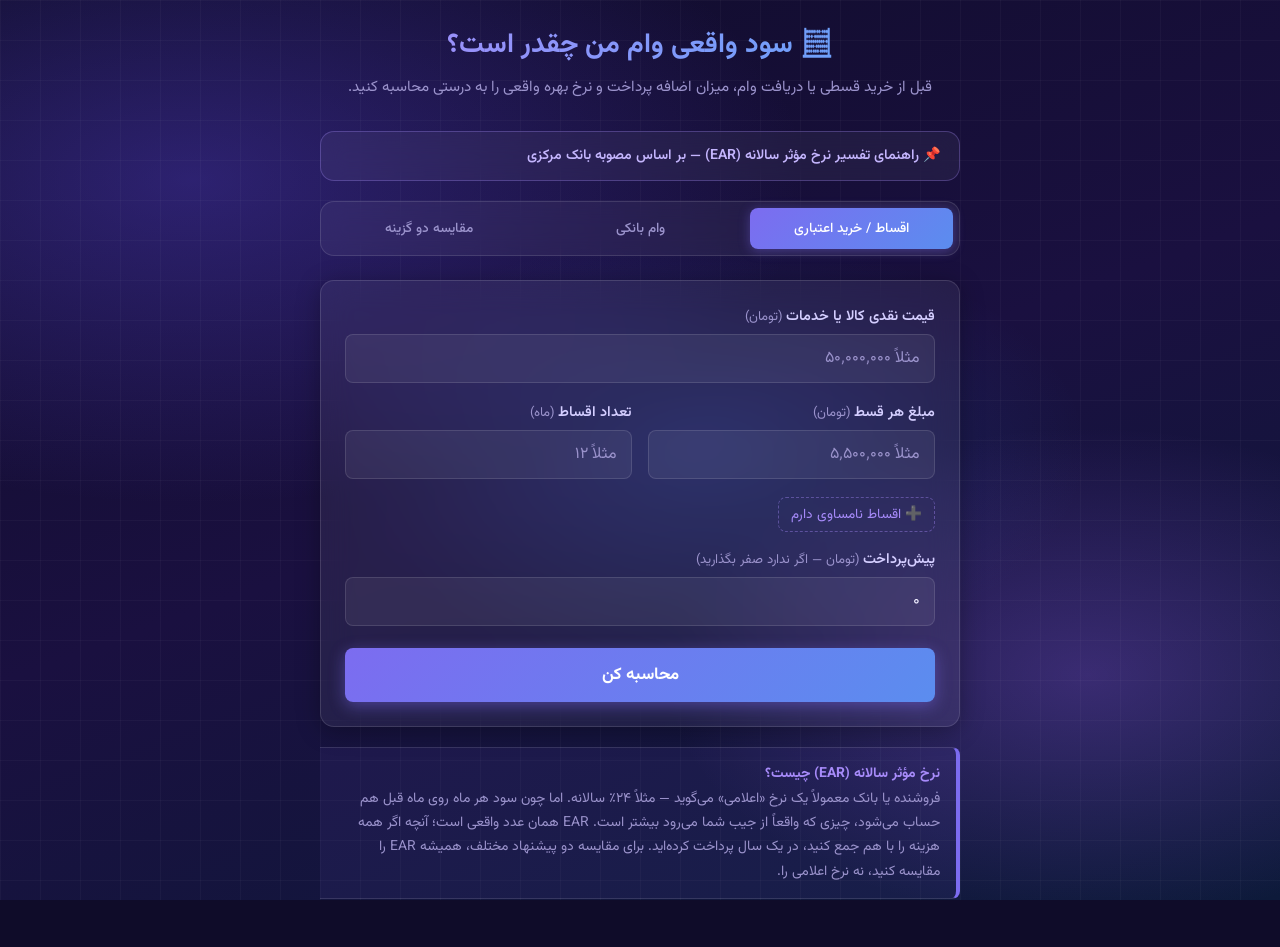
==== loan-calculator.html @ 1c3cfe81 "Add files via upload" ====
<!DOCTYPE html>
<html lang="fa" dir="rtl">
<head>
<meta charset="UTF-8">
<meta name="viewport" content="width=device-width, initial-scale=1.0">
<title>محاسبه‌گر سود واقعی وام و اقساط</title>
<style>
  @import url('https://fonts.googleapis.com/css2?family=Vazirmatn:wght@300;400;500;600;700&display=swap');

  *, *::before, *::after { box-sizing: border-box; margin: 0; padding: 0; }

  :root {
    --bg: #0f0c29;
    --card: rgba(255,255,255,0.07);
    --card-solid: #1e1a45;
    --primary: #7c6cf0;
    --primary-dark: #5b4de0;
    --primary-light: rgba(124,108,240,0.15);
    --text: #f0eeff;
    --muted: #9b93cc;
    --border: rgba(255,255,255,0.12);
    --warn: #f0a0ff;
    --good: #6ee7b7;
    --radius: 14px;
  }

  body {
    font-family: 'Vazirmatn', Tahoma, Arial, sans-serif;
    background: var(--bg);
    color: var(--text);
    min-height: 100vh;
    padding: 24px 16px 48px;
    position: relative;
    overflow-x: hidden;
  }

  /* Background: layered radial blobs + subtle grid */
  body::before {
    content: '';
    position: fixed;
    inset: 0;
    background:
      radial-gradient(ellipse 80% 60% at 15% 20%, rgba(94,71,230,0.35) 0%, transparent 60%),
      radial-gradient(ellipse 60% 50% at 85% 75%, rgba(160,100,255,0.28) 0%, transparent 55%),
      radial-gradient(ellipse 50% 40% at 55% 50%, rgba(60,130,255,0.18) 0%, transparent 60%),
      linear-gradient(160deg, #0f0c29 0%, #1a1040 50%, #0d1a3a 100%);
    z-index: -2;
  }
  body::after {
    content: '';
    position: fixed;
    inset: 0;
    background-image:
      linear-gradient(rgba(255,255,255,0.03) 1px, transparent 1px),
      linear-gradient(90deg, rgba(255,255,255,0.03) 1px, transparent 1px);
    background-size: 40px 40px;
    z-index: -1;
  }

  .container { max-width: 640px; margin: 0 auto; }

  header { text-align: center; margin-bottom: 32px; }
  header h1 {
    font-size: 1.7rem; font-weight: 700; margin-bottom: 8px;
    background: linear-gradient(90deg, #a78bfa, #60a5fa);
    -webkit-background-clip: text; -webkit-text-fill-color: transparent; background-clip: text;
  }
  header p { color: var(--muted); font-size: 0.95rem; line-height: 1.6; }

  /* Tabs */
  .tabs {
    display: flex; gap: 8px; margin-bottom: 24px;
    background: rgba(255,255,255,0.05); backdrop-filter: blur(12px);
    border-radius: var(--radius); padding: 6px; border: 1px solid var(--border);
  }
  .tab-btn {
    flex: 1; padding: 10px 4px; border: none; background: transparent;
    border-radius: 8px; font-family: inherit; font-size: 0.85rem; font-weight: 500;
    cursor: pointer; color: var(--muted); transition: all .2s;
  }
  .tab-btn.active {
    background: linear-gradient(135deg, var(--primary), #5b8def);
    color: #fff;
    box-shadow: 0 2px 12px rgba(124,108,240,0.4);
  }

  /* Card */
  .card {
    background: rgba(255,255,255,0.06); backdrop-filter: blur(16px);
    border-radius: var(--radius); padding: 24px;
    border: 1px solid var(--border); margin-bottom: 20px;
    box-shadow: 0 4px 24px rgba(0,0,0,0.3);
  }

  .panel { display: none; }
  .panel.active { display: block; }

  /* Form */
  .field { margin-bottom: 18px; }
  label { display: block; font-size: 0.9rem; font-weight: 600; margin-bottom: 6px; color: #d4ceff; }
  label span.hint { font-weight: 400; color: var(--muted); font-size: 0.82rem; }

  input[type="text"], input[type="number"], select {
    width: 100%; padding: 11px 14px; border: 1.5px solid var(--border);
    border-radius: 8px; font-family: inherit; font-size: 1rem;
    background: rgba(255,255,255,0.06); color: var(--text);
    transition: border-color .2s, background .2s; direction: ltr; text-align: right;
  }
  input[type="text"]::placeholder, input[type="number"]::placeholder { color: var(--muted); }
  select option { background: #1e1a45; color: var(--text); }
  input[type="text"]:focus, input[type="number"]:focus, select:focus {
    outline: none; border-color: var(--primary);
    background: rgba(124,108,240,0.1);
    box-shadow: 0 0 0 3px rgba(124,108,240,0.2);
  }

  .row-2 { display: grid; grid-template-columns: 1fr 1fr; gap: 16px; }

  .btn {
    width: 100%; padding: 14px;
    background: linear-gradient(135deg, var(--primary) 0%, #5b8def 100%);
    color: #fff; border: none; border-radius: 8px; font-family: inherit;
    font-size: 1.05rem; font-weight: 700; cursor: pointer;
    transition: transform .15s, box-shadow .15s; margin-top: 4px;
    box-shadow: 0 4px 16px rgba(124,108,240,0.45);
  }
  .btn:hover { transform: translateY(-1px); box-shadow: 0 6px 22px rgba(124,108,240,0.6); }
  .btn:active { transform: translateY(0); }

  /* Results */
  .result-card {
    display: none;
    background: linear-gradient(135deg, rgba(124,108,240,0.18), rgba(91,141,239,0.12));
    border: 1.5px solid rgba(124,108,240,0.4);
    border-radius: var(--radius); padding: 22px; margin-top: 20px;
    backdrop-filter: blur(12px);
    box-shadow: 0 4px 24px rgba(91,78,224,0.2);
  }
  .result-card.show { display: block; }

  .result-card h3 {
    font-size: 1rem; font-weight: 700; margin-bottom: 16px; text-align: center;
    background: linear-gradient(90deg, #a78bfa, #60a5fa);
    -webkit-background-clip: text; -webkit-text-fill-color: transparent; background-clip: text;
  }

  .result-row { display: flex; justify-content: space-between; align-items: center; padding: 10px 0; border-bottom: 1px solid rgba(255,255,255,0.08); }
  .result-row:last-child { border-bottom: none; }
  .result-row .label { color: var(--muted); font-size: 0.9rem; }
  .result-row .value { font-weight: 700; font-size: 0.95rem; color: var(--text); }
  .result-row .value.big { font-size: 1.15rem; color: #f0a0ff; }
  .result-row .value.apr { color: #c4b5fd; }

  /* Verdict bar */
  .verdict {
    margin-top: 16px; background: rgba(255,255,255,0.06);
    border-radius: 8px; padding: 14px 16px; font-size: 0.88rem; line-height: 1.7;
    border: 1px solid rgba(255,255,255,0.08);
  }
  .verdict strong { color: #f0a0ff; }

  /* Explainer box */
  .explainer {
    background: rgba(124,108,240,0.08);
    border-right: 4px solid var(--primary);
    border-radius: 0 8px 8px 0; padding: 14px 16px; margin-top: 20px;
    font-size: 0.87rem; line-height: 1.75; color: var(--muted);
    border-top: 1px solid var(--border); border-bottom: 1px solid var(--border);
  }
  .explainer strong { color: #a78bfa; }

  /* Variable installments textarea */
  textarea {
    width: 100%; padding: 11px 14px; border: 1.5px solid var(--border);
    border-radius: 8px; font-family: 'Vazirmatn', Tahoma, monospace; font-size: 0.95rem;
    background: rgba(255,255,255,0.06); color: var(--text);
    resize: vertical; direction: ltr; text-align: right;
    transition: border-color .2s, background .2s; line-height: 1.8;
  }
  textarea::placeholder { color: var(--muted); }
  textarea:focus {
    outline: none; border-color: var(--primary);
    background: rgba(124,108,240,0.1);
    box-shadow: 0 0 0 3px rgba(124,108,240,0.2);
  }
  .var-counter {
    font-size: 0.8rem; color: var(--muted); margin-top: 5px; text-align: left;
  }
  .var-counter.has-entries { color: #a78bfa; }

  /* Grace period toggle */
  .grace-toggle {
    display: inline-block; margin-bottom: 16px; font-size: 0.85rem;
    color: #a78bfa; cursor: pointer; user-select: none;
    padding: 6px 12px; border: 1px dashed rgba(167,139,250,0.4);
    border-radius: 8px; transition: background .2s;
  }
  .grace-toggle:hover { background: rgba(167,139,250,0.1); }
  .grace-panel { display: none; margin-bottom: 4px; }
  .grace-panel.open { display: block; }

  /* Validation errors */
  .field-error { font-size: 0.82rem; color: #f87171; margin-top: 5px; display: none; }
  .field-error.show { display: block; }
  input.invalid { border-color: #f87171 !important; box-shadow: 0 0 0 3px rgba(248,113,113,0.2) !important; }
  .form-error {
    background: rgba(248,113,113,0.1); border: 1px solid rgba(248,113,113,0.4);
    border-radius: 8px; padding: 11px 14px; font-size: 0.88rem; color: #fca5a5;
    margin-bottom: 14px; display: none;
  }
  .form-error.show { display: block; }

  /* Tooltip helper */
  .tooltip-wrap { position: relative; display: inline-block; margin-right: 4px; }
  .tooltip-icon { display: inline-flex; align-items: center; justify-content: center; width: 17px; height: 17px; background: var(--muted); color: #fff; border-radius: 50%; font-size: 11px; cursor: default; }

  /* Reference box */
  .ref-box {
    background: rgba(255,255,255,0.05); backdrop-filter: blur(12px);
    border: 1px solid rgba(167,139,250,0.3); border-radius: var(--radius);
    margin-bottom: 20px; overflow: hidden;
  }
  .ref-box summary {
    padding: 13px 18px; font-size: 0.88rem; font-weight: 600; color: #c4b5fd;
    cursor: pointer; list-style: none; user-select: none;
  }
  .ref-box summary::-webkit-details-marker { display: none; }
  .ref-box[open] summary { border-bottom: 1px solid rgba(255,255,255,0.08); }
  .ref-body { padding: 16px 18px; }
  .ref-baseline {
    font-size: 0.88rem; color: var(--muted); margin-bottom: 14px;
    display: flex; flex-wrap: wrap; gap: 6px; align-items: baseline;
  }
  .ref-baseline strong { color: #a78bfa; }
  .ref-bands { display: flex; flex-direction: column; gap: 7px; margin-bottom: 14px; }
  .band { display: flex; align-items: center; gap: 10px; font-size: 0.85rem; color: #d4ceff; }
  .bdot { width: 10px; height: 10px; border-radius: 50%; flex-shrink: 0; }
  .b-good .bdot { background: #6ee7b7; }
  .b-ok   .bdot { background: #fde68a; }
  .b-warn .bdot { background: #fb923c; }
  .b-high .bdot { background: #f87171; }
  .b-bad  .bdot { background: #e879f9; }
  .ref-note { font-size: 0.78rem; color: var(--muted); border-top: 1px solid rgba(255,255,255,0.07); padding-top: 12px; line-height: 1.6; }

  @media(max-width: 420px) {
    .row-2 { grid-template-columns: 1fr; }
    .tab-btn { font-size: 0.78rem; }
  }
</style>
</head>
<body>
<div class="container">

  <header>
    <h1>🧮 سود واقعی وام من چقدر است؟</h1>
    <p>قبل از خرید قسطی یا دریافت وام، میزان اضافه پرداخت و نرخ بهره واقعی را به درستی محاسبه کنید.</p>
  </header>

  <!-- Reference box -->
  <details class="ref-box" id="ref-box">
    <summary>📌 راهنمای تفسیر نرخ مؤثر سالانه (EAR) — بر اساس مصوبه بانک مرکزی</summary>
    <div class="ref-body">
      <div class="ref-baseline">
        نرخ سود مصوب بانک مرکزی (تیر ۱۴۰۴):
        <span>سپرده کوتاه‌مدت <strong>۲۳٪</strong> — تسهیلات <strong>۲۳٪</strong></span>
      </div>
      <div class="ref-bands">
        <div class="band b-good"><span class="bdot"></span> زیر ۲۵٪ — پایین‌تر از نرخ رسمی بانکی</div>
        <div class="band b-ok">  <span class="bdot"></span> ۲۵–۴۰٪ — متوسط، بالاتر از نرخ رسمی</div>
        <div class="band b-warn"><span class="bdot"></span> ۴۰–۶۰٪ — بالا، رایج در بازار اقساط</div>
        <div class="band b-high"><span class="bdot"></span> ۶۰–۸۵٪ — بسیار بالا</div>
        <div class="band b-bad"> <span class="bdot"></span> بالای ۸۵٪ — نجومی / غیرمتعارف</div>
      </div>
      <p class="ref-note">این ارقام بر اساس آخرین مصوبه شورای پول و اعتبار تنظیم شده‌اند و به‌روزرسانی دستی می‌شوند.</p>
    </div>
  </details>

  <div class="tabs">
    <button class="tab-btn active" onclick="switchTab('installment')">اقساط / خرید اعتباری</button>
    <button class="tab-btn" onclick="switchTab('loan')">وام بانکی</button>
    <button class="tab-btn" onclick="switchTab('compare')">مقایسه دو گزینه</button>
  </div>

  <!-- ===== PANEL 1: Installment / Credit ===== -->
  <div id="panel-installment" class="panel active">
    <div class="card">
      <div class="field">
        <label>قیمت نقدی کالا یا خدمات <span class="hint">(تومان)</span></label>
        <input type="text" inputmode="numeric" id="inst-cash" data-fmt="money" placeholder="مثلاً ۵۰٬۰۰۰٬۰۰۰">
      </div>
      <!-- Equal installments (default) -->
      <div id="inst-equal-fields">
        <div class="row-2">
          <div class="field">
            <label>مبلغ هر قسط <span class="hint">(تومان)</span></label>
            <input type="text" inputmode="numeric" id="inst-payment" data-fmt="money" placeholder="مثلاً ۵٬۵۰۰٬۰۰۰">
          </div>
          <div class="field">
            <label>تعداد اقساط <span class="hint">(ماه)</span></label>
            <input type="text" inputmode="numeric" id="inst-n" data-fmt="count" placeholder="مثلاً ۱۲">
          </div>
        </div>
      </div>

      <!-- Variable installments -->
      <div id="inst-variable-fields" style="display:none">
        <div class="field">
          <label>مبلغ اقساط <span class="hint">— هر ماه در یک خط، به تومان</span></label>
          <textarea id="inst-payments-var" rows="6" placeholder="مثال:&#10;۵٬۰۰۰٬۰۰۰&#10;۵٬۵۰۰٬۰۰۰&#10;۶٬۰۰۰٬۰۰۰&#10;..."></textarea>
          <div class="var-counter" id="inst-var-counter">۰ قسط وارد شده</div>
        </div>
      </div>

      <div class="grace-toggle" onclick="toggleVariable()" id="inst-var-toggle">
        ➕ اقساط نامساوی دارم
      </div>

      <div class="field">
        <label>پیش‌پرداخت <span class="hint">(تومان — اگر ندارد صفر بگذارید)</span></label>
        <input type="text" inputmode="numeric" id="inst-down" data-fmt="money" placeholder="۰" value="۰">
      </div>
      <div class="form-error" id="inst-error"></div>
      <button class="btn" onclick="calcInstallment()">محاسبه کن</button>
    </div>

    <div class="result-card" id="inst-result">
      <h3>📊 نتیجه محاسبه</h3>
      <div class="result-row"><span class="label">قیمت نقدی</span><span class="value" id="inst-r-cash">—</span></div>
      <div class="result-row"><span class="label">پیش‌پرداخت</span><span class="value" id="inst-r-down">—</span></div>
      <div class="result-row"><span class="label">مبلغ اعتبار دریافتی</span><span class="value" id="inst-r-principal">—</span></div>
      <div class="result-row" id="inst-r-n-row"><span class="label">تعداد اقساط</span><span class="value" id="inst-r-n">—</span></div>
      <div class="result-row"><span class="label">مجموع پرداخت شما</span><span class="value" id="inst-r-total">—</span></div>
      <div class="result-row"><span class="label">مبلغ اضافه‌پرداخت</span><span class="value big" id="inst-r-extra">—</span></div>
      <div class="result-row"><span class="label">درصد اضافه از قیمت نقدی</span><span class="value" id="inst-r-pct">—</span></div>
      <div class="result-row"><span class="label">نرخ بهره ماهانه</span><span class="value apr" id="inst-r-monthly">—</span></div>
      <div class="result-row"><span class="label">نرخ مؤثر سالانه (EAR) <span style="font-weight:400;font-size:0.8rem;color:var(--muted)">— روی مبلغ اعتبار</span></span><span class="value apr" id="inst-r-apr">—</span></div>
      <div class="verdict" id="inst-verdict"></div>
    </div>

    <div class="explainer">
      <strong>نرخ مؤثر سالانه (EAR) چیست؟</strong><br>
      فروشنده یا بانک معمولاً یک نرخ «اعلامی» می‌گوید — مثلاً ۲۴٪ سالانه. اما چون سود هر ماه روی ماه قبل هم حساب می‌شود، چیزی که واقعاً از جیب شما می‌رود بیشتر است. EAR همان عدد واقعی است؛ آنچه اگر همه هزینه را با هم جمع کنید، در یک سال پرداخت کرده‌اید. برای مقایسه دو پیشنهاد مختلف، همیشه EAR را مقایسه کنید، نه نرخ اعلامی را.
    </div>
  </div>

  <!-- ===== PANEL 2: Bank Loan ===== -->
  <div id="panel-loan" class="panel">
    <div class="card">
      <div class="field">
        <label>مبلغ وام <span class="hint">(تومان)</span></label>
        <input type="text" inputmode="numeric" id="loan-amount" data-fmt="money" placeholder="مثلاً ۲۰۰٬۰۰۰٬۰۰۰">
      </div>
      <div class="row-2">
        <div class="field">
          <label>نرخ سود اعلام‌شده <span class="hint">(%  سالانه)</span></label>
          <input type="text" inputmode="decimal" id="loan-rate" data-fmt="rate" placeholder="مثلاً ۲۳">
        </div>
        <div class="field">
          <label>مدت وام <span class="hint">(ماه)</span></label>
          <input type="text" inputmode="numeric" id="loan-n" data-fmt="count" placeholder="مثلاً ۳۶">
        </div>
      </div>
      <div class="field">
        <label>نوع محاسبه بانک</label>
        <select id="loan-type">
          <option value="flat">سود روی اصل وام (flat rate) — رایج در بانک‌های ایران</option>
          <option value="reducing">سود روی مانده (reducing balance) — استاندارد جهانی</option>
        </select>
      </div>
      <div class="grace-toggle" onclick="toggleGrace()">
        <span id="grace-toggle-label">➕ افزودن دوره تنفس (اختیاری)</span>
      </div>
      <div class="grace-panel" id="grace-panel">
        <div class="row-2">
          <div class="field">
            <label>طول دوره تنفس <span class="hint">(ماه)</span></label>
            <input type="text" inputmode="numeric" id="loan-grace" data-fmt="count" placeholder="مثلاً ۶" value="">
          </div>
          <div class="field">
            <label>نوع دوره تنفس</label>
            <select id="loan-grace-type">
              <option value="accumulate">بدون پرداخت — سود انباشته می‌شود</option>
              <option value="interest-only">فقط سود — اصل پرداخت نمی‌شود</option>
            </select>
          </div>
        </div>
      </div>
      <div class="form-error" id="loan-error"></div>
      <button class="btn" onclick="calcLoan()">محاسبه کن</button>
    </div>

    <div class="result-card" id="loan-result">
      <h3>📊 نتیجه محاسبه</h3>
      <div class="result-row"><span class="label">مبلغ وام</span><span class="value" id="loan-r-amount">—</span></div>
      <div class="result-row" id="loan-r-grace-row" style="display:none"><span class="label" id="loan-r-grace-label">دوره تنفس</span><span class="value" id="loan-r-grace">—</span></div>
      <div class="result-row" id="loan-r-grace-payment-row" style="display:none"><span class="label">پرداخت در دوره تنفس</span><span class="value" id="loan-r-grace-payment">—</span></div>
      <div class="result-row"><span class="label">مبلغ هر قسط (پس از تنفس)</span><span class="value" id="loan-r-payment">—</span></div>
      <div class="result-row"><span class="label">مجموع پرداخت</span><span class="value" id="loan-r-total">—</span></div>
      <div class="result-row"><span class="label">مبلغ اضافه‌پرداخت (سود)</span><span class="value big" id="loan-r-extra">—</span></div>
      <div class="result-row"><span class="label">نرخ بهره ماهانه</span><span class="value apr" id="loan-r-monthly">—</span></div>
      <div class="result-row"><span class="label">نرخ سود مؤثر سالانه (EAR)</span><span class="value apr" id="loan-r-apr">—</span></div>
      <div class="verdict" id="loan-verdict"></div>
    </div>

    <div class="explainer">
      <strong>تفاوت flat rate و reducing balance چیست؟</strong><br>
      در روش <strong>flat rate</strong> (که اکثر بانک‌های ایران استفاده می‌کنند) سود روی کل مبلغ اولیه حساب می‌شود، حتی اگر بخشی از آن را بازپرداخت کرده باشید. نرخ مؤثر سالانه (EAR) این روش تقریباً <strong>دو برابر</strong> نرخ اعلامی است.
      در روش reducing balance سود فقط روی مانده‌ی بدهی حساب می‌شود.
    </div>
  </div>

  <!-- ===== PANEL 3: Compare ===== -->
  <div id="panel-compare" class="panel">
    <div class="card">
      <p style="font-size:0.88rem;color:#9b93cc;margin-bottom:18px;">دو گزینه خرید را وارد کنید تا مقایسه شوند.</p>

      <p style="font-weight:700;margin-bottom:12px;color:#a78bfa">گزینه اول</p>
      <div class="field">
        <label>قیمت نقدی <span class="hint">(تومان)</span></label>
        <input type="text" inputmode="numeric" id="c1-cash" data-fmt="money" placeholder="قیمت نقد">
      </div>
      <div class="row-2">
        <div class="field">
          <label>مبلغ هر قسط <span class="hint">(تومان)</span></label>
          <input type="text" inputmode="numeric" id="c1-payment" data-fmt="money" placeholder="قسط">
        </div>
        <div class="field">
          <label>تعداد اقساط <span class="hint">(ماه)</span></label>
          <input type="text" inputmode="numeric" id="c1-n" data-fmt="count" placeholder="ماه">
        </div>
      </div>
      <div class="field">
        <label>پیش‌پرداخت <span class="hint">(تومان)</span></label>
        <input type="text" inputmode="numeric" id="c1-down" data-fmt="money" placeholder="۰" value="۰">
      </div>

      <hr style="border:none;border-top:1px dashed rgba(255,255,255,0.12);margin:20px 0">

      <p style="font-weight:700;margin-bottom:12px;color:#a78bfa">گزینه دوم</p>
      <div class="field">
        <label>قیمت نقدی <span class="hint">(تومان)</span></label>
        <input type="text" inputmode="numeric" id="c2-cash" data-fmt="money" placeholder="قیمت نقد">
      </div>
      <div class="row-2">
        <div class="field">
          <label>مبلغ هر قسط <span class="hint">(تومان)</span></label>
          <input type="text" inputmode="numeric" id="c2-payment" data-fmt="money" placeholder="قسط">
        </div>
        <div class="field">
          <label>تعداد اقساط <span class="hint">(ماه)</span></label>
          <input type="text" inputmode="numeric" id="c2-n" data-fmt="count" placeholder="ماه">
        </div>
      </div>
      <div class="field">
        <label>پیش‌پرداخت <span class="hint">(تومان)</span></label>
        <input type="text" inputmode="numeric" id="c2-down" data-fmt="money" placeholder="۰" value="۰">
      </div>

      <div class="form-error" id="compare-error"></div>
      <button class="btn" onclick="calcCompare()">مقایسه کن</button>
    </div>

    <div class="result-card" id="compare-result">
      <h3>📊 مقایسه دو گزینه</h3>
      <table style="width:100%;border-collapse:collapse;font-size:0.88rem;">
        <thead>
          <tr>
            <th style="text-align:right;padding:8px 4px;border-bottom:2px solid #e8d5cc;color:var(--muted);font-weight:600"></th>
            <th style="text-align:center;padding:8px 4px;border-bottom:2px solid rgba(124,108,240,0.4);color:#a78bfa">گزینه اول</th>
            <th style="text-align:center;padding:8px 4px;border-bottom:2px solid rgba(124,108,240,0.4);color:#a78bfa">گزینه دوم</th>
          </tr>
        </thead>
        <tbody id="compare-tbody"></tbody>
      </table>
      <div class="verdict" id="compare-verdict"></div>
    </div>
  </div>

</div><!-- /container -->

<script>
// ── Helpers ─────────────────────────────────────────────────────────────────
function fmt(n) {
  if (n === null || isNaN(n)) return '—';
  return Math.round(n).toLocaleString('fa-IR') + ' تومان';
}
function toPersian(s) {
  return String(s).replace(/[0-9]/g, d => '۰۱۲۳۴۵۶۷۸۹'[d]);
}
function fmtPct(n) {
  if (isNaN(n) || !isFinite(n)) return '—';
  return toPersian(n.toFixed(1)).replace('.', '٫') + '٪';
}
// Convert any mix of Persian/Latin digits to Latin, strip thousand separators
function toEn(s) {
  return String(s)
    .replace(/[۰-۹]/g, d => d.charCodeAt(0) - 1776)
    .replace(/٬/g, '')   // Arabic thousands separator
    .replace(/,/g, '');  // Latin thousands separator
}
function v(id) { return parseFloat(toEn(document.getElementById(id).value)) || 0; }

// ── Input live formatting ────────────────────────────────────────────────────
function applyMoneyFmt(el) {
  const raw = toEn(el.value).replace(/[^0-9]/g, '');
  if (!raw) return;
  // Use fa-IR locale for Persian digits + ٬ separators
  el.value = parseInt(raw, 10).toLocaleString('fa-IR');
}
function applyCountFmt(el) {
  const raw = toEn(el.value).replace(/[^0-9]/g, '');
  el.value = toPersian(raw);
}
function applyRateFmt(el) {
  // Allow one decimal separator (. or ٫)
  let raw = toEn(el.value).replace(/[^0-9.]/g, '');
  const parts = raw.split('.');
  if (parts.length > 2) raw = parts[0] + '.' + parts.slice(1).join('');
  el.value = toPersian(raw).replace('.', '٫');
}

document.addEventListener('DOMContentLoaded', () => {
  document.getElementById('inst-payments-var').addEventListener('input', updateVarCounter);

  document.querySelectorAll('input[data-fmt]').forEach(el => {
    const fmt = el.dataset.fmt;
    el.addEventListener('input', () => {
      const pos = el.selectionStart;
      const oldLen = el.value.length;
      if (fmt === 'money') applyMoneyFmt(el);
      else if (fmt === 'count') applyCountFmt(el);
      else if (fmt === 'rate') applyRateFmt(el);
      // Restore cursor position adjusted for added separators
      const diff = el.value.length - oldLen;
      el.setSelectionRange(pos + diff, pos + diff);
    });
    // Also format initial values
    if (el.value) {
      if (fmt === 'money') applyMoneyFmt(el);
      else if (fmt === 'count') applyCountFmt(el);
      else if (fmt === 'rate') applyRateFmt(el);
    }
  });
});

// Newton-Raphson to solve for monthly rate given PV, PMT, N
function solveRate(pv, pmt, n) {
  if (pmt <= 0 || pv <= 0 || n <= 0) return NaN;
  // Total paid vs principal — if no interest, return 0
  if (Math.abs(pmt * n - pv) < 0.01) return 0;
  let r = 0.01; // initial guess: 1% per month
  for (let i = 0; i < 200; i++) {
    const f  = pv * r * Math.pow(1+r, n) / (Math.pow(1+r, n) - 1) - pmt;
    const df = pv * (Math.pow(1+r,n)*(1 + r*n) - Math.pow(1+r,n+1) + 1) /
               Math.pow(Math.pow(1+r,n)-1, 2);
    const r2 = r - f/df;
    if (Math.abs(r2 - r) < 1e-10) { r = r2; break; }
    r = r2;
    if (r <= 0) r = 1e-6;
  }
  return r;
}

function aprFromMonthly(r) {
  return (Math.pow(1 + r, 12) - 1) * 100;
}
function monthlyFromEAR(ear) {
  // ear is a percentage, returns monthly rate as percentage
  return (Math.pow(1 + ear / 100, 1 / 12) - 1) * 100;
}

// Verdict text — thresholds calibrated against CBI approved rate (23% as of Tir 1404)
function verdictText(apr) {
  if (isNaN(apr) || !isFinite(apr)) return '';
  let msg = '';
  if      (apr < 25) msg = 'پایین‌تر از نرخ رسمی بانک مرکزی — این معامله نسبتاً منصفانه است.';
  else if (apr < 40) msg = 'بالاتر از نرخ رسمی بانکی — اگر وام بانکی در دسترس دارید، ارزان‌تر است.';
  else if (apr < 60) msg = 'بالا — رایج در بازار اقساط ایران، اما قدرت خرید شما را کاهش می‌دهد.';
  else if (apr < 85) msg = 'بسیار بالا — این نرخ سود شما را به‌شدت تحت فشار می‌گذارد. گزینه‌های دیگر را بررسی کنید.';
  else               msg = 'نجومی — این معامله در عمل قرض با بهره‌ی سنگین است. شدیداً توصیه می‌شود گزینه دیگری بیابید.';
  return `<strong>نرخ مؤثر سالانه (EAR) شما: ${fmtPct(apr)}</strong><br>${msg}`;
}

// ── Variable installment toggle ───────────────────────────────────────────
let instVariableMode = false;

function toggleVariable() {
  instVariableMode = !instVariableMode;
  document.getElementById('inst-equal-fields').style.display  = instVariableMode ? 'none' : '';
  document.getElementById('inst-variable-fields').style.display = instVariableMode ? '' : 'none';
  document.getElementById('inst-var-toggle').textContent =
    instVariableMode ? '➖ برگشت به اقساط مساوی' : '➕ اقساط نامساوی دارم';
  clearFormError('inst-error');
  document.getElementById('inst-result').classList.remove('show');
}

function parseVarPayments() {
  const raw = document.getElementById('inst-payments-var').value;
  const lines = raw.split(/[\n,،]+/).map(l => l.trim()).filter(l => l.length > 0);
  return lines.map(l => parseFloat(toEn(l).replace(/[^0-9.]/g, '')) || 0);
}

function updateVarCounter() {
  const pmts = parseVarPayments();
  const valid = pmts.filter(p => p > 0).length;
  const el = document.getElementById('inst-var-counter');
  el.textContent = toPersian(valid) + ' قسط وارد شده';
  el.classList.toggle('has-entries', valid > 0);
}

// ── Grace period toggle ───────────────────────────────────────────────────
function toggleGrace() {
  const panel = document.getElementById('grace-panel');
  const label = document.getElementById('grace-toggle-label');
  const open  = panel.classList.toggle('open');
  label.textContent = open ? '➖ حذف دوره تنفس' : '➕ افزودن دوره تنفس (اختیاری)';
  if (!open) document.getElementById('loan-grace').value = '';
}

// ── Tab switcher ──────────────────────────────────────────────────────────
function switchTab(name) {
  document.querySelectorAll('.tab-btn').forEach((b,i) => {
    const names = ['installment','loan','compare'];
    b.classList.toggle('active', names[i] === name);
  });
  document.querySelectorAll('.panel').forEach(p => p.classList.remove('active'));
  document.getElementById('panel-' + name).classList.add('active');
}

// ── Validation helpers ───────────────────────────────────────────────────
function showFormError(id, msg) {
  const el = document.getElementById(id);
  el.textContent = msg; el.classList.add('show');
}
function clearFormError(id) {
  const el = document.getElementById(id);
  el.textContent = ''; el.classList.remove('show');
}

// ── Panel 1: Installment ─────────────────────────────────────────────────
function calcInstallment() {
  clearFormError('inst-error');
  const cash = v('inst-cash');
  const down = v('inst-down');

  if (!cash) {
    showFormError('inst-error', 'لطفاً قیمت نقدی را وارد کنید.');
    return;
  }
  if (down >= cash) {
    showFormError('inst-error', 'پیش‌پرداخت نمی‌تواند بیشتر یا مساوی قیمت نقدی باشد.');
    return;
  }

  const principal = cash - down;
  let payments, n, totalInstallments, ear;

  if (instVariableMode) {
    // ── Variable mode ──────────────────────────────────────────────────────
    payments = parseVarPayments().filter(p => p > 0);
    n = payments.length;
    if (n < 1) {
      showFormError('inst-error', 'لطفاً حداقل یک مبلغ قسط وارد کنید.');
      return;
    }
    if (n > 360) {
      showFormError('inst-error', 'تعداد اقساط نمی‌تواند بیشتر از ۳۶۰ باشد.');
      return;
    }
    totalInstallments = payments.reduce((s, p) => s + p, 0);
    if (down + totalInstallments <= cash) {
      showFormError('inst-error', 'مجموع اقساط از قیمت نقدی کمتر یا مساوی است — در خرید اقساطی همیشه بیشتر از قیمت نقدی پرداخت می‌شود.');
      return;
    }
    ear = solveEARVariable(principal, payments);
  } else {
    // ── Equal mode ─────────────────────────────────────────────────────────
    const payment = v('inst-payment');
    n = v('inst-n');
    if (!payment || !n) {
      showFormError('inst-error', 'لطفاً مبلغ قسط و تعداد اقساط را وارد کنید.');
      return;
    }
    if (n < 1 || n > 360) {
      showFormError('inst-error', 'تعداد اقساط باید بین ۱ تا ۳۶۰ ماه باشد.');
      return;
    }
    totalInstallments = payment * n;
    if (down + totalInstallments <= cash) {
      showFormError('inst-error', 'مجموع اقساط (پیش‌پرداخت + قسط × تعداد) از قیمت نقدی کمتر یا مساوی است — در خرید اقساطی همیشه بیشتر از قیمت نقدی پرداخت می‌شود.');
      return;
    }
    payments = null;
    ear = aprFromMonthly(solveRate(principal, payment, n));
  }

  const totalPaid = down + totalInstallments;
  const extra     = totalPaid - cash;
  const pct       = (extra / cash) * 100;

  document.getElementById('inst-r-cash').textContent      = fmt(cash);
  document.getElementById('inst-r-down').textContent      = fmt(down);
  document.getElementById('inst-r-principal').textContent = fmt(principal);
  document.getElementById('inst-r-n-row').style.display   = instVariableMode ? '' : 'none';
  document.getElementById('inst-r-n').textContent         = toPersian(n) + ' ماه';
  document.getElementById('inst-r-total').textContent     = fmt(totalPaid);
  document.getElementById('inst-r-extra').textContent     = fmt(extra);
  document.getElementById('inst-r-pct').textContent       = fmtPct(pct);
  document.getElementById('inst-r-monthly').textContent   = fmtPct(monthlyFromEAR(ear));
  document.getElementById('inst-r-apr').textContent       = fmtPct(ear);

  let verdict = verdictText(ear);
  if (down > 0 && principal < cash * 0.3) {
    verdict += `<br><br><em style="font-size:0.82rem;color:var(--muted)">توجه: چون پیش‌پرداخت بالاست، اعتبار دریافتی فقط ${fmt(principal)} است. EAR روی همین مبلغ کوچک محاسبه می‌شود — به همین دلیل ممکن است عدد بالا به نظر برسد، حتی اگر کل اضافه‌پرداخت کم باشد.</em>`;
  }
  document.getElementById('inst-verdict').innerHTML = verdict;
  document.getElementById('inst-result').classList.add('show');
}

// NPV-based EAR solver for variable payments
function solveEARVariable(pv, payments) {
  let r = 0.01;
  for (let i = 0; i < 300; i++) {
    let npv = 0, dnpv = 0;
    payments.forEach((pmt, idx) => {
      const t    = idx + 1;
      const disc = Math.pow(1 + r, t);
      npv  += pmt / disc;
      dnpv -= t * pmt / (disc * (1 + r));
    });
    npv -= pv;
    const r2 = r - npv / dnpv;
    if (Math.abs(r2 - r) < 1e-10) { r = r2; break; }
    r = Math.max(r2, 1e-6);
  }
  return aprFromMonthly(r);
}

// ── Panel 2: Bank Loan ───────────────────────────────────────────────────
function calcLoan() {
  clearFormError('loan-error');
  const amount     = v('loan-amount');
  const rateAnn    = v('loan-rate');
  const n          = v('loan-n');
  const loanType   = document.getElementById('loan-type').value;
  const graceOpen  = document.getElementById('grace-panel').classList.contains('open');
  const grace      = graceOpen ? (v('loan-grace') || 0) : 0;
  const graceType  = document.getElementById('loan-grace-type').value;

  if (!amount || !rateAnn || !n) {
    showFormError('loan-error', 'لطفاً مبلغ وام، نرخ سود، و مدت وام را وارد کنید.');
    return;
  }
  if (rateAnn <= 0 || rateAnn > 300) {
    showFormError('loan-error', 'نرخ سود باید عددی مثبت و منطقی باشد (مثلاً ۲۳).');
    return;
  }
  if (n < 1 || n > 360) {
    showFormError('loan-error', 'مدت وام باید بین ۱ تا ۳۶۰ ماه باشد.');
    return;
  }
  if (grace < 0 || grace >= n) {
    showFormError('loan-error', 'دوره تنفس باید کمتر از مدت کل وام باشد.');
    return;
  }

  const rMonthly = (rateAnn / 100) / 12;
  let payment, totalPaid, extra, ear;
  let gracePmt = 0;       // what's paid each month during grace
  let graceTotalPaid = 0; // total outflow during grace period
  let effectivePrincipal = amount; // principal used for repayment phase

  // ── Flat rate ────────────────────────────────────────────────────────────
  if (loanType === 'flat') {
    if (grace > 0) {
      if (graceType === 'accumulate') {
        // Interest accumulates, added to principal
        const graceInterest   = amount * rMonthly * grace;
        effectivePrincipal    = amount + graceInterest;
        gracePmt              = 0;
        graceTotalPaid        = 0;
      } else {
        // Interest-only payments during grace
        gracePmt              = amount * rMonthly;
        graceTotalPaid        = gracePmt * grace;
        effectivePrincipal    = amount; // principal unchanged
      }
    }
    const repayMonths  = n - grace;
    const repayYears   = repayMonths / 12;
    const repayInterest= effectivePrincipal * (rateAnn / 100) * repayYears;
    const repayTotal   = effectivePrincipal + repayInterest;
    payment    = repayTotal / repayMonths;
    totalPaid  = graceTotalPaid + payment * repayMonths;
    extra      = totalPaid - amount;
    // EAR: solve for rate on full cash flow stream
    ear = solveEARWithGrace(amount, gracePmt, grace, payment, n - grace);

  // ── Reducing balance ─────────────────────────────────────────────────────
  } else {
    if (rMonthly === 0) {
      payment   = amount / n;
      totalPaid = amount;
      extra     = 0;
      ear       = 0;
    } else {
      if (grace > 0) {
        if (graceType === 'accumulate') {
          effectivePrincipal = amount * Math.pow(1 + rMonthly, grace);
          gracePmt           = 0;
          graceTotalPaid     = 0;
        } else {
          gracePmt           = amount * rMonthly;
          graceTotalPaid     = gracePmt * grace;
          effectivePrincipal = amount;
        }
      }
      const repayMonths = n - grace;
      payment    = effectivePrincipal * rMonthly * Math.pow(1+rMonthly, repayMonths)
                   / (Math.pow(1+rMonthly, repayMonths) - 1);
      totalPaid  = graceTotalPaid + payment * repayMonths;
      extra      = totalPaid - amount;
      ear        = solveEARWithGrace(amount, gracePmt, grace, payment, repayMonths);
    }
  }

  // ── Render ───────────────────────────────────────────────────────────────
  const graceRow        = document.getElementById('loan-r-grace-row');
  const gracePmtRow     = document.getElementById('loan-r-grace-payment-row');

  if (grace > 0) {
    graceRow.style.display     = '';
    document.getElementById('loan-r-grace-label').textContent =
      graceType === 'accumulate' ? 'دوره تنفس (سود انباشته)' : 'دوره تنفس (فقط سود)';
    document.getElementById('loan-r-grace').textContent =
      toPersian(grace) + ' ماه';
    gracePmtRow.style.display  = graceType === 'interest-only' ? '' : 'none';
    document.getElementById('loan-r-grace-payment').textContent =
      graceType === 'interest-only' ? fmt(gracePmt) + ' / ماه' : '—';
  } else {
    graceRow.style.display     = 'none';
    gracePmtRow.style.display  = 'none';
  }

  const pmtLabel = document.querySelector('#loan-r-payment').previousElementSibling;
  pmtLabel.textContent = grace > 0 ? 'مبلغ هر قسط (پس از تنفس)' : 'مبلغ هر قسط';

  document.getElementById('loan-r-amount').textContent  = fmt(amount);
  document.getElementById('loan-r-payment').textContent = fmt(payment);
  document.getElementById('loan-r-total').textContent   = fmt(totalPaid);
  document.getElementById('loan-r-extra').textContent   = fmt(extra);
  document.getElementById('loan-r-monthly').textContent = fmtPct(monthlyFromEAR(ear));
  document.getElementById('loan-r-apr').textContent     = fmtPct(ear);
  document.getElementById('loan-verdict').innerHTML     = verdictText(ear);
  document.getElementById('loan-result').classList.add('show');
}

// Solve EAR from full cash flow: grace months of gracePmt, then repayN months of payment
function solveEARWithGrace(pv, gracePmt, graceN, payment, repayN) {
  if (graceN === 0) {
    const r = solveRate(pv, payment, repayN);
    return aprFromMonthly(r);
  }
  // Newton-Raphson on NPV of all cash flows = PV
  // NPV(r) = sum(gracePmt/(1+r)^t, t=1..graceN) + sum(payment/(1+r)^t, t=graceN+1..graceN+repayN) - pv = 0
  let r = 0.01;
  for (let i = 0; i < 300; i++) {
    let npv = 0, dnpv = 0;
    for (let t = 1; t <= graceN; t++) {
      const disc = Math.pow(1+r, t);
      npv  += gracePmt / disc;
      dnpv -= t * gracePmt / (disc * (1+r));
    }
    for (let t = graceN+1; t <= graceN+repayN; t++) {
      const disc = Math.pow(1+r, t);
      npv  += payment / disc;
      dnpv -= t * payment / (disc * (1+r));
    }
    npv -= pv;
    const r2 = r - npv / dnpv;
    if (Math.abs(r2 - r) < 1e-10) { r = r2; break; }
    r = Math.max(r2, 1e-6);
  }
  return aprFromMonthly(r);
}

// ── Panel 3: Compare ─────────────────────────────────────────────────────
function calcCompare() {
  clearFormError('compare-error');

  function getOption(prefix) {
    const cash    = v(prefix+'-cash');
    const payment = v(prefix+'-payment');
    const n       = v(prefix+'-n');
    const down    = v(prefix+'-down');
    return { cash, payment, n, down };
  }

  function validateOption(o, label) {
    if (!o.cash || !o.payment || !o.n)
      return `${label}: قیمت نقدی، مبلغ قسط، و تعداد اقساط را وارد کنید.`;
    if (o.down >= o.cash)
      return `${label}: پیش‌پرداخت نمی‌تواند بیشتر یا مساوی قیمت نقدی باشد.`;
    if (o.down + o.payment * o.n <= o.cash)
      return `${label}: مجموع اقساط از قیمت نقدی کمتر یا مساوی است.`;
    if (o.n < 1 || o.n > 360)
      return `${label}: تعداد اقساط باید بین ۱ تا ۳۶۰ ماه باشد.`;
    return null;
  }

  const r1 = getOption('c1'), r2 = getOption('c2');
  const e1 = validateOption(r1, 'گزینه اول');
  const e2 = validateOption(r2, 'گزینه دوم');
  if (e1 || e2) { showFormError('compare-error', e1 || e2); return; }

  function buildOption(o) {
    const totalPaid = o.down + o.payment * o.n;
    const extra     = totalPaid - o.cash;
    const pct       = (extra / o.cash) * 100;
    const principal = o.cash - o.down;
    const r         = solveRate(principal, o.payment, o.n);
    const ear       = aprFromMonthly(r);
    return { ...o, totalPaid, extra, pct, ear };
  }

  const o1 = buildOption(r1);
  const o2 = buildOption(r2);

  const rows = [
    ['قیمت نقدی',              fmt(o1.cash),        fmt(o2.cash)],
    ['پیش‌پرداخت',              fmt(o1.down),        fmt(o2.down)],
    ['مبلغ هر قسط × تعداد',    `${fmt(o1.payment)} × ${toPersian(Math.round(o1.n))}`, `${fmt(o2.payment)} × ${toPersian(Math.round(o2.n))}`],
    ['مجموع پرداخت',           fmt(o1.totalPaid),   fmt(o2.totalPaid)],
    ['اضافه‌پرداخت',            fmt(o1.extra),       fmt(o2.extra)],
    ['درصد اضافه از قیمت نقد', fmtPct(o1.pct),      fmtPct(o2.pct)],
    ['نرخ مؤثر سالانه (EAR)', fmtPct(o1.ear),      fmtPct(o2.ear)],
  ];

  const tbody = document.getElementById('compare-tbody');
  tbody.innerHTML = rows.map(([label, v1, v2]) => {
    return `<tr>
      <td style="padding:8px 4px;border-bottom:1px solid rgba(255,255,255,0.08);color:var(--muted)">${label}</td>
      <td style="padding:8px 4px;border-bottom:1px solid rgba(255,255,255,0.08);text-align:center;font-weight:600;color:#f0eeff">${v1}</td>
      <td style="padding:8px 4px;border-bottom:1px solid rgba(255,255,255,0.08);text-align:center;font-weight:600;color:#f0eeff">${v2}</td>
    </tr>`;
  }).join('');

  let verdict = '';
  if (!isNaN(o1.ear) && !isNaN(o2.ear)) {
    if (Math.abs(o1.ear - o2.ear) < 0.5) {
      verdict = 'هر دو گزینه از نظر نرخ مؤثر سالانه تقریباً یکسان هستند.';
    } else if (o1.ear < o2.ear) {
      verdict = `<strong>گزینه اول ارزان‌تر است.</strong> نرخ مؤثر سالانه آن ${fmtPct(o1.ear)} در مقابل ${fmtPct(o2.ear)} گزینه دوم است.`;
    } else {
      verdict = `<strong>گزینه دوم ارزان‌تر است.</strong> نرخ مؤثر سالانه آن ${fmtPct(o2.ear)} در مقابل ${fmtPct(o1.ear)} گزینه اول است.`;
    }
  }
  document.getElementById('compare-verdict').innerHTML = verdict;
  document.getElementById('compare-result').classList.add('show');
}
</script>
</body>
</html>
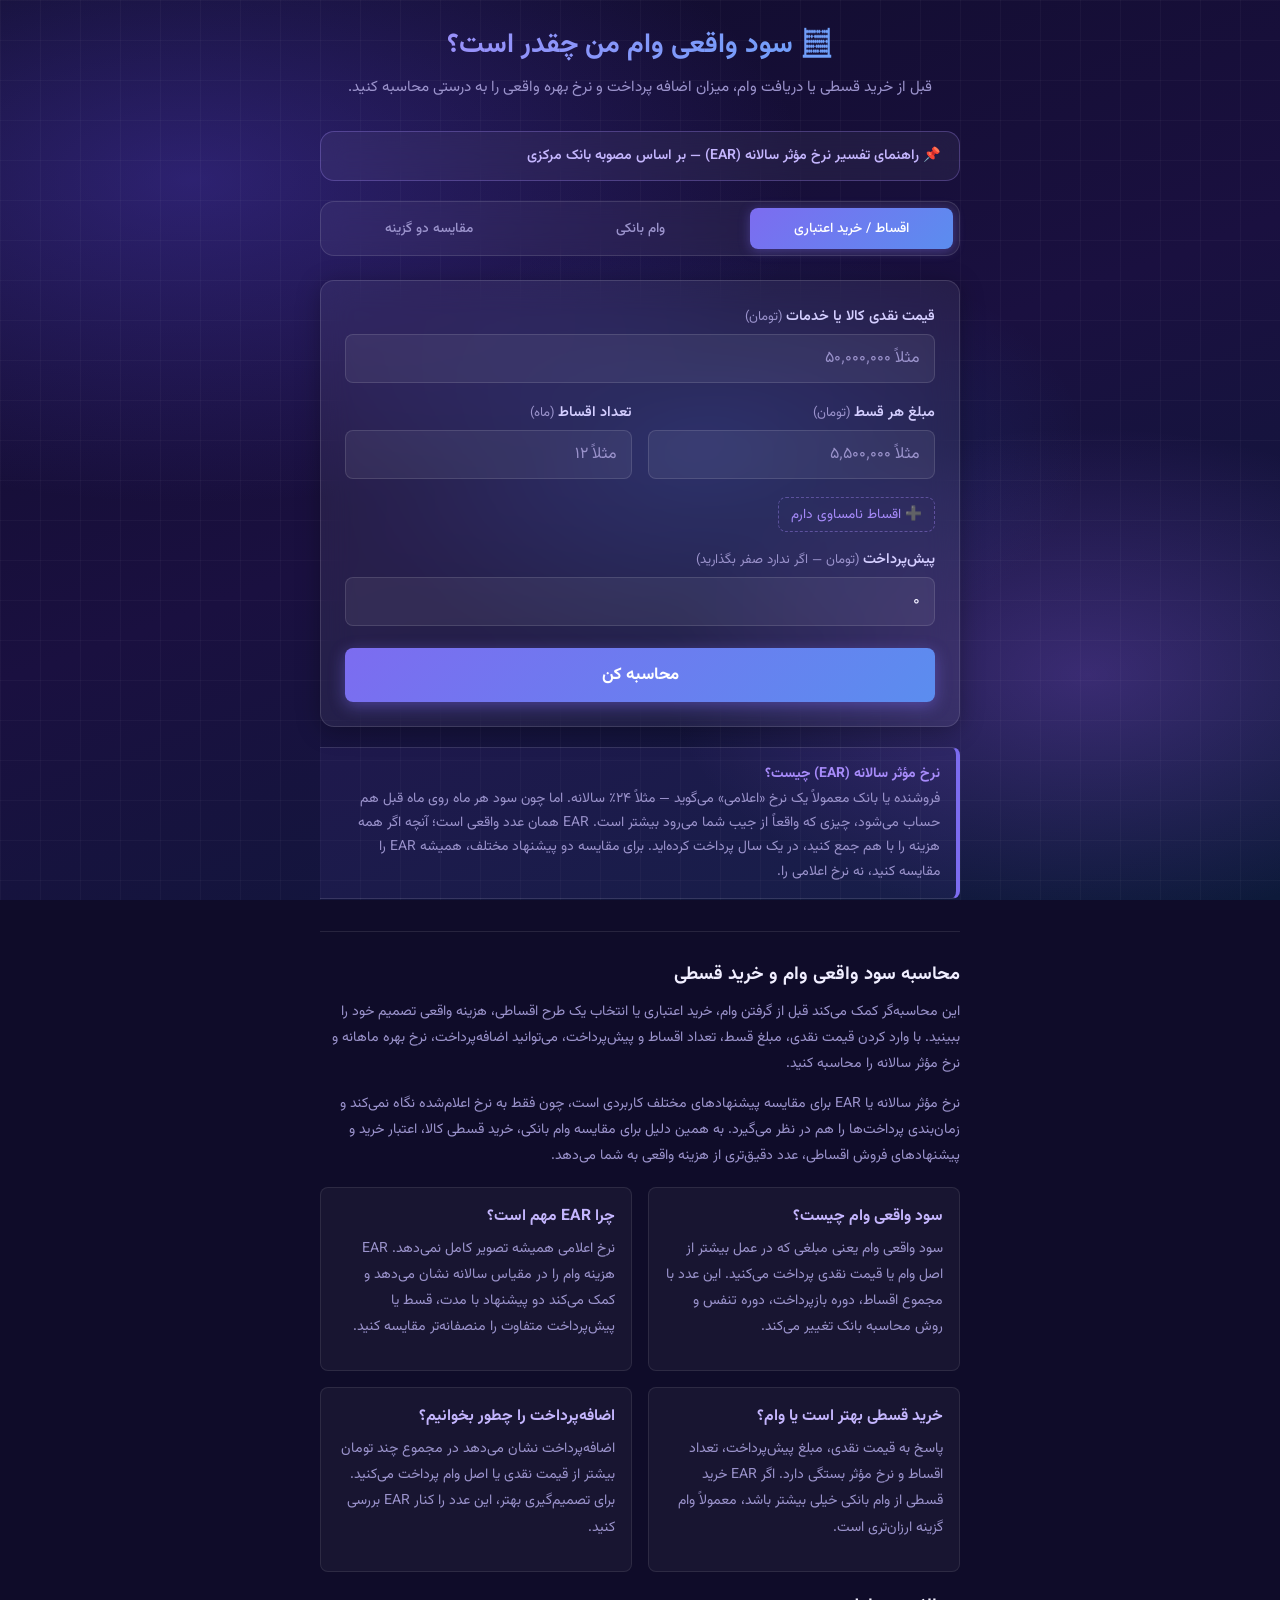
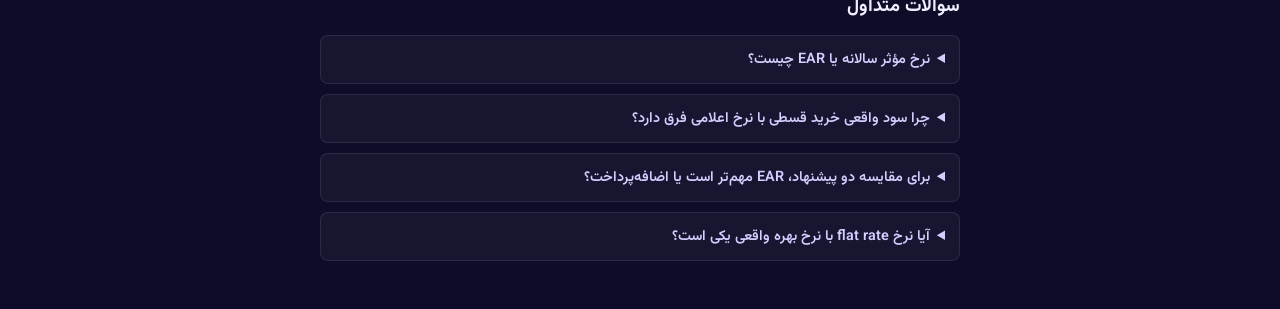
==== commit 6f19efa2: "Improve loan calculator SEO" ====
--- a/loan-calculator.html
+++ b/loan-calculator.html
@@ -3,7 +3,99 @@
 <head>
 <meta charset="UTF-8">
 <meta name="viewport" content="width=device-width, initial-scale=1.0">
-<title>محاسبه‌گر سود واقعی وام و اقساط</title>
+<title>محاسبه‌گر سود واقعی وام و اقساط | نرخ بهره مؤثر سالانه</title>
+<meta name="description" content="محاسبه‌گر رایگان سود واقعی وام، خرید قسطی و نرخ بهره مؤثر سالانه (EAR). مبلغ قسط، اضافه‌پرداخت، سود ماهانه و مقایسه دو گزینه را دقیق محاسبه کنید.">
+<meta name="robots" content="index, follow">
+<meta name="theme-color" content="#0f0c29">
+<meta name="application-name" content="محاسبه‌گر سود واقعی وام">
+<link rel="canonical" href="https://sbahmani.github.io/cashflow-rate-calculator/loan-calculator.html">
+<link rel="preconnect" href="https://fonts.googleapis.com">
+<link rel="preconnect" href="https://fonts.gstatic.com" crossorigin>
+<meta property="og:type" content="website">
+<meta property="og:locale" content="fa_IR">
+<meta property="og:site_name" content="محاسبه‌گر سود واقعی وام">
+<meta property="og:title" content="محاسبه‌گر سود واقعی وام و اقساط">
+<meta property="og:description" content="سود واقعی وام، خرید قسطی، اضافه‌پرداخت و نرخ مؤثر سالانه را با چند عدد محاسبه و مقایسه کنید.">
+<meta property="og:url" content="https://sbahmani.github.io/cashflow-rate-calculator/loan-calculator.html">
+<meta name="twitter:card" content="summary">
+<meta name="twitter:title" content="محاسبه‌گر سود واقعی وام و اقساط">
+<meta name="twitter:description" content="محاسبه رایگان نرخ بهره واقعی، مبلغ اضافه‌پرداخت و EAR برای وام و خرید قسطی.">
+<script type="application/ld+json">
+{
+  "@context": "https://schema.org",
+  "@type": "WebApplication",
+  "name": "محاسبه‌گر سود واقعی وام و اقساط",
+  "alternateName": "Cashflow Rate Calculator",
+  "url": "https://sbahmani.github.io/cashflow-rate-calculator/loan-calculator.html",
+  "applicationCategory": "FinanceApplication",
+  "operatingSystem": "Any",
+  "inLanguage": "fa-IR",
+  "isAccessibleForFree": true,
+  "description": "ابزار رایگان محاسبه سود واقعی وام، خرید قسطی، اضافه‌پرداخت و نرخ بهره مؤثر سالانه.",
+  "offers": {
+    "@type": "Offer",
+    "price": "0",
+    "priceCurrency": "IRR"
+  },
+  "featureList": [
+    "محاسبه سود واقعی خرید قسطی",
+    "محاسبه نرخ بهره مؤثر سالانه",
+    "محاسبه اقساط وام بانکی",
+    "مقایسه دو گزینه خرید اقساطی"
+  ]
+}
+</script>
+<script type="application/ld+json">
+{
+  "@context": "https://schema.org",
+  "@type": "FAQPage",
+  "inLanguage": "fa-IR",
+  "mainEntity": [
+    {
+      "@type": "Question",
+      "name": "نرخ مؤثر سالانه یا EAR چیست؟",
+      "acceptedAnswer": {
+        "@type": "Answer",
+        "text": "نرخ مؤثر سالانه نشان می‌دهد هزینه واقعی وام یا خرید قسطی در مقیاس یک سال چقدر است. این نرخ اثر زمان‌بندی پرداخت‌ها و ترکیب سود را بهتر از نرخ اعلامی نشان می‌دهد."
+      }
+    },
+    {
+      "@type": "Question",
+      "name": "چرا سود واقعی خرید قسطی با نرخ اعلامی فرق دارد؟",
+      "acceptedAnswer": {
+        "@type": "Answer",
+        "text": "در خرید قسطی، زمان پرداخت، مبلغ پیش‌پرداخت، تعداد اقساط و قیمت نقدی روی هزینه واقعی اثر می‌گذارند. به همین دلیل ممکن است نرخ واقعی از نرخ تبلیغ‌شده یا ذهنی فروشنده بیشتر باشد."
+      }
+    },
+    {
+      "@type": "Question",
+      "name": "برای مقایسه دو پیشنهاد وام یا قسط کدام عدد مهم‌تر است؟",
+      "acceptedAnswer": {
+        "@type": "Answer",
+        "text": "برای مقایسه، نرخ مؤثر سالانه و مجموع اضافه‌پرداخت را کنار هم ببینید. EAR برای مقایسه نرخ واقعی مناسب است و اضافه‌پرداخت نشان می‌دهد در مجموع چه مبلغی بیشتر از قیمت نقدی یا اصل وام پرداخت می‌کنید."
+      }
+    }
+  ]
+}
+</script>
+<script>
+  window.GA_MEASUREMENT_ID = 'G-GB3STFFW12';
+
+  (function loadGoogleAnalytics() {
+    const id = window.GA_MEASUREMENT_ID;
+    if (!id || id === 'G-XXXXXXXXXX') return;
+
+    const script = document.createElement('script');
+    script.async = true;
+    script.src = `https://www.googletagmanager.com/gtag/js?id=${encodeURIComponent(id)}`;
+    document.head.appendChild(script);
+
+    window.dataLayer = window.dataLayer || [];
+    window.gtag = function gtag(){ dataLayer.push(arguments); };
+    gtag('js', new Date());
+    gtag('config', id);
+  })();
+</script>
 <style>
   @import url('https://fonts.googleapis.com/css2?family=Vazirmatn:wght@300;400;500;600;700&display=swap');
 
@@ -242,8 +334,63 @@
   .b-bad  .bdot { background: #e879f9; }
   .ref-note { font-size: 0.78rem; color: var(--muted); border-top: 1px solid rgba(255,255,255,0.07); padding-top: 12px; line-height: 1.6; }
 
+  .seo-content {
+    margin-top: 32px;
+    padding-top: 28px;
+    border-top: 1px solid rgba(255,255,255,0.1);
+  }
+  .seo-content h2 {
+    font-size: 1.15rem;
+    color: #f0eeff;
+    margin-bottom: 10px;
+  }
+  .seo-content h3 {
+    font-size: 0.98rem;
+    color: #c4b5fd;
+    margin-bottom: 8px;
+  }
+  .seo-content p {
+    color: var(--muted);
+    font-size: 0.88rem;
+    line-height: 1.85;
+    margin-bottom: 14px;
+  }
+  .seo-grid {
+    display: grid;
+    grid-template-columns: 1fr 1fr;
+    gap: 16px;
+    margin: 18px 0 20px;
+  }
+  .seo-item {
+    background: rgba(255,255,255,0.04);
+    border: 1px solid rgba(255,255,255,0.09);
+    border-radius: 8px;
+    padding: 16px;
+  }
+  .faq-list {
+    display: grid;
+    gap: 10px;
+    margin-top: 14px;
+  }
+  .faq-list details {
+    background: rgba(255,255,255,0.04);
+    border: 1px solid rgba(255,255,255,0.09);
+    border-radius: 8px;
+    padding: 12px 14px;
+  }
+  .faq-list summary {
+    color: #d4ceff;
+    cursor: pointer;
+    font-size: 0.9rem;
+    font-weight: 600;
+  }
+  .faq-list p {
+    margin: 10px 0 0;
+  }
+
   @media(max-width: 420px) {
     .row-2 { grid-template-columns: 1fr; }
+    .seo-grid { grid-template-columns: 1fr; }
     .tab-btn { font-size: 0.78rem; }
   }
 </style>
@@ -476,9 +623,81 @@
     </div>
   </div>
 
+  <section class="seo-content" aria-labelledby="seo-title">
+    <h2 id="seo-title">محاسبه سود واقعی وام و خرید قسطی</h2>
+    <p>
+      این محاسبه‌گر کمک می‌کند قبل از گرفتن وام، خرید اعتباری یا انتخاب یک طرح اقساطی، هزینه واقعی تصمیم خود را ببینید.
+      با وارد کردن قیمت نقدی، مبلغ قسط، تعداد اقساط و پیش‌پرداخت، می‌توانید اضافه‌پرداخت، نرخ بهره ماهانه و نرخ مؤثر سالانه را محاسبه کنید.
+    </p>
+    <p>
+      نرخ مؤثر سالانه یا EAR برای مقایسه پیشنهادهای مختلف کاربردی است، چون فقط به نرخ اعلام‌شده نگاه نمی‌کند و زمان‌بندی پرداخت‌ها را هم در نظر می‌گیرد.
+      به همین دلیل برای مقایسه وام بانکی، خرید قسطی کالا، اعتبار خرید و پیشنهادهای فروش اقساطی، عدد دقیق‌تری از هزینه واقعی به شما می‌دهد.
+    </p>
+
+    <div class="seo-grid">
+      <article class="seo-item">
+        <h3>سود واقعی وام چیست؟</h3>
+        <p>
+          سود واقعی وام یعنی مبلغی که در عمل بیشتر از اصل وام یا قیمت نقدی پرداخت می‌کنید. این عدد با مجموع اقساط، دوره بازپرداخت، دوره تنفس و روش محاسبه بانک تغییر می‌کند.
+        </p>
+      </article>
+      <article class="seo-item">
+        <h3>چرا EAR مهم است؟</h3>
+        <p>
+          نرخ اعلامی همیشه تصویر کامل نمی‌دهد. EAR هزینه وام را در مقیاس سالانه نشان می‌دهد و کمک می‌کند دو پیشنهاد با مدت، قسط یا پیش‌پرداخت متفاوت را منصفانه‌تر مقایسه کنید.
+        </p>
+      </article>
+      <article class="seo-item">
+        <h3>خرید قسطی بهتر است یا وام؟</h3>
+        <p>
+          پاسخ به قیمت نقدی، مبلغ پیش‌پرداخت، تعداد اقساط و نرخ مؤثر بستگی دارد. اگر EAR خرید قسطی از وام بانکی خیلی بیشتر باشد، معمولاً وام گزینه ارزان‌تری است.
+        </p>
+      </article>
+      <article class="seo-item">
+        <h3>اضافه‌پرداخت را چطور بخوانیم؟</h3>
+        <p>
+          اضافه‌پرداخت نشان می‌دهد در مجموع چند تومان بیشتر از قیمت نقدی یا اصل وام پرداخت می‌کنید. برای تصمیم‌گیری بهتر، این عدد را کنار EAR بررسی کنید.
+        </p>
+      </article>
+    </div>
+
+    <h2>سوالات متداول</h2>
+    <div class="faq-list">
+      <details>
+        <summary>نرخ مؤثر سالانه یا EAR چیست؟</summary>
+        <p>
+          EAR هزینه واقعی وام یا خرید قسطی را در مقیاس یک سال نشان می‌دهد. این نرخ اثر زمان‌بندی پرداخت‌ها و ترکیب سود را بهتر از نرخ اعلامی نشان می‌دهد.
+        </p>
+      </details>
+      <details>
+        <summary>چرا سود واقعی خرید قسطی با نرخ اعلامی فرق دارد؟</summary>
+        <p>
+          در خرید قسطی، قیمت نقدی، پیش‌پرداخت، تعداد اقساط و مبلغ هر قسط روی نرخ واقعی اثر می‌گذارند. به همین دلیل ممکن است هزینه واقعی از تصور اولیه بیشتر باشد.
+        </p>
+      </details>
+      <details>
+        <summary>برای مقایسه دو پیشنهاد، EAR مهم‌تر است یا اضافه‌پرداخت؟</summary>
+        <p>
+          هر دو مهم هستند. EAR نرخ واقعی را برای مقایسه نشان می‌دهد و اضافه‌پرداخت مشخص می‌کند در مجموع چند تومان بیشتر پرداخت می‌کنید.
+        </p>
+      </details>
+      <details>
+        <summary>آیا نرخ flat rate با نرخ بهره واقعی یکی است؟</summary>
+        <p>
+          نه همیشه. در روش flat rate سود معمولاً روی کل اصل وام حساب می‌شود، حتی وقتی بخشی از بدهی بازپرداخت شده است. به همین دلیل نرخ مؤثر می‌تواند از نرخ اعلامی بالاتر باشد.
+        </p>
+      </details>
+    </div>
+  </section>
+
 </div><!-- /container -->
 
 <script>
+function trackEvent(eventName, params = {}) {
+  if (typeof window.gtag !== 'function') return;
+  window.gtag('event', eventName, params);
+}
+
 // ── Helpers ─────────────────────────────────────────────────────────────────
 function fmt(n) {
   if (n === null || isNaN(n)) return '—';
@@ -625,6 +844,7 @@
   });
   document.querySelectorAll('.panel').forEach(p => p.classList.remove('active'));
   document.getElementById('panel-' + name).classList.add('active');
+  trackEvent('calculator_tab_change', { tab_name: name });
 }
 
 // ── Validation helpers ───────────────────────────────────────────────────
@@ -715,6 +935,11 @@
   }
   document.getElementById('inst-verdict').innerHTML = verdict;
   document.getElementById('inst-result').classList.add('show');
+  trackEvent('calculator_result', {
+    calculator_type: instVariableMode ? 'installment_variable' : 'installment_equal',
+    installment_count: Math.round(n),
+    has_down_payment: down > 0
+  });
 }
 
 // NPV-based EAR solver for variable payments
@@ -853,6 +1078,12 @@
   document.getElementById('loan-r-apr').textContent     = fmtPct(ear);
   document.getElementById('loan-verdict').innerHTML     = verdictText(ear);
   document.getElementById('loan-result').classList.add('show');
+  trackEvent('calculator_result', {
+    calculator_type: 'loan',
+    loan_type: loanType,
+    term_months: Math.round(n),
+    has_grace_period: grace > 0
+  });
 }
 
 // Solve EAR from full cash flow: grace months of gracePmt, then repayN months of payment
@@ -957,6 +1188,7 @@
   }
   document.getElementById('compare-verdict').innerHTML = verdict;
   document.getElementById('compare-result').classList.add('show');
+  trackEvent('calculator_result', { calculator_type: 'compare' });
 }
 </script>
 </body>
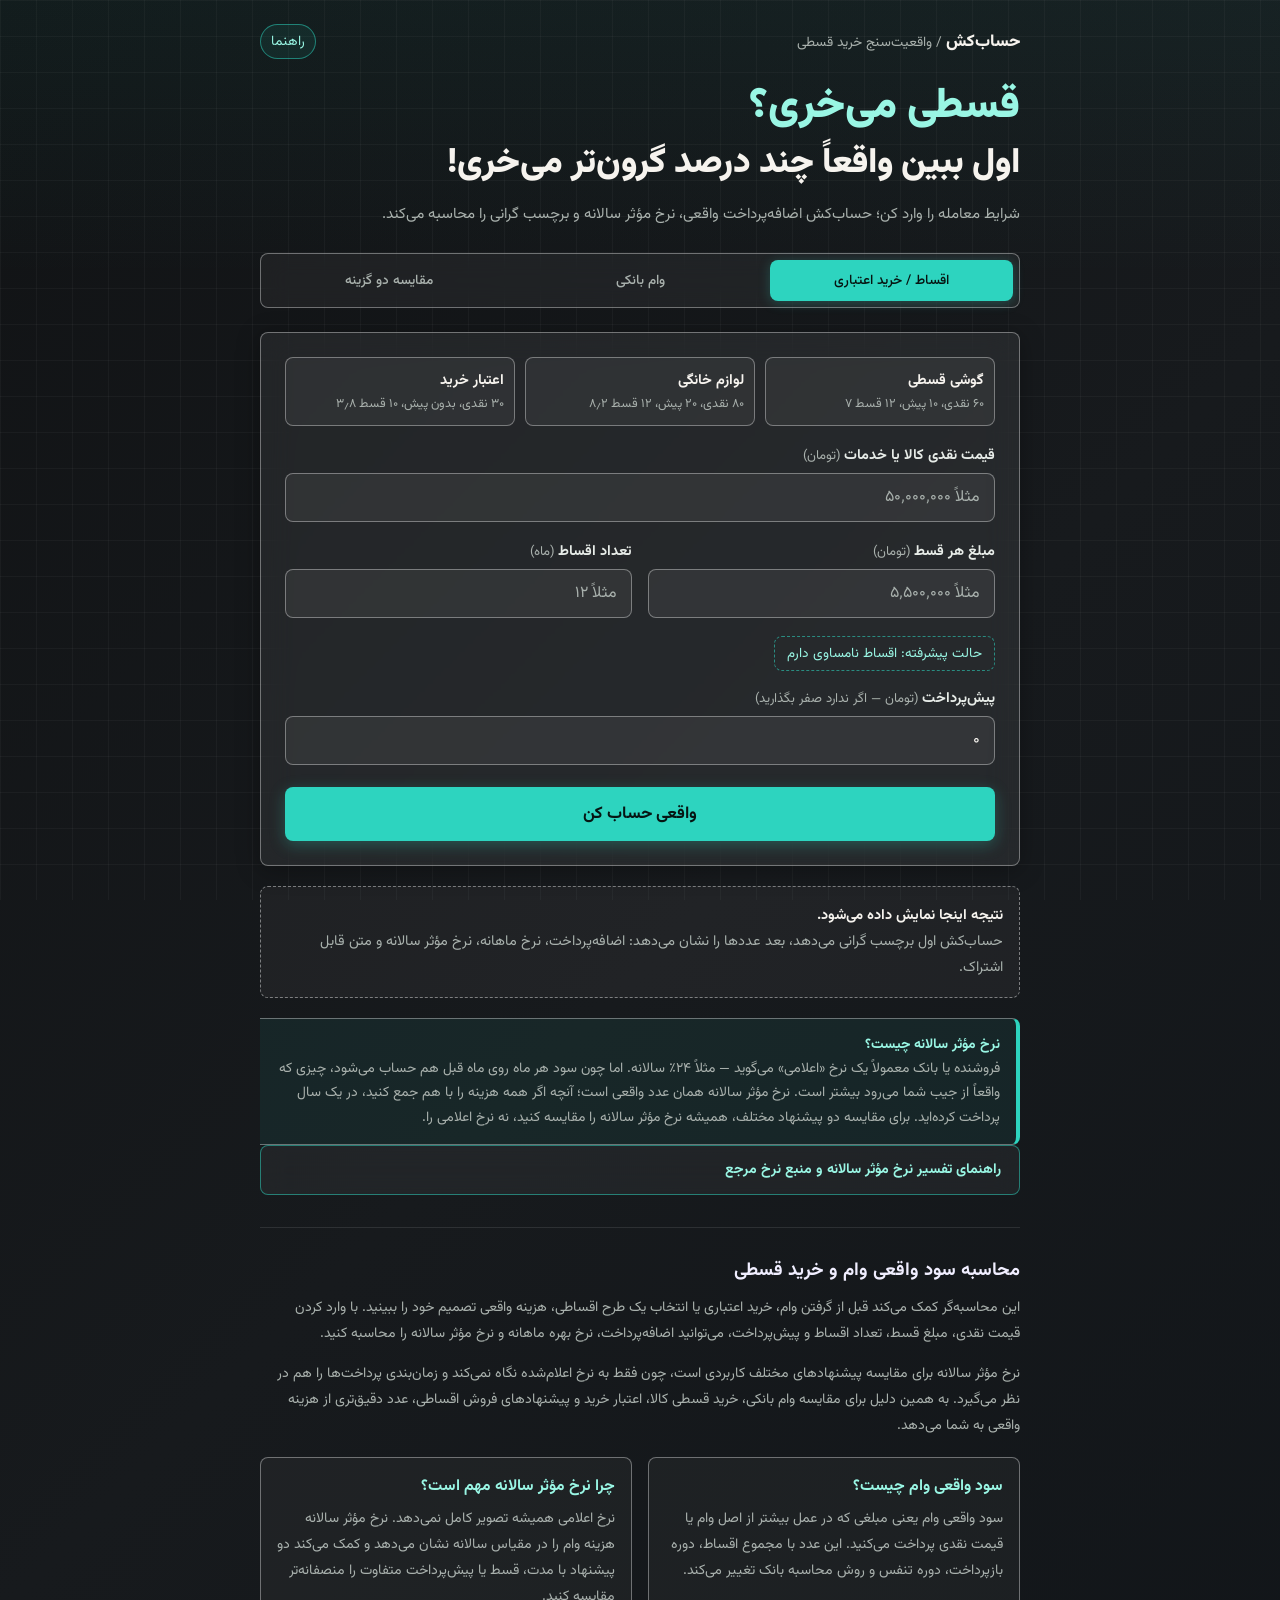
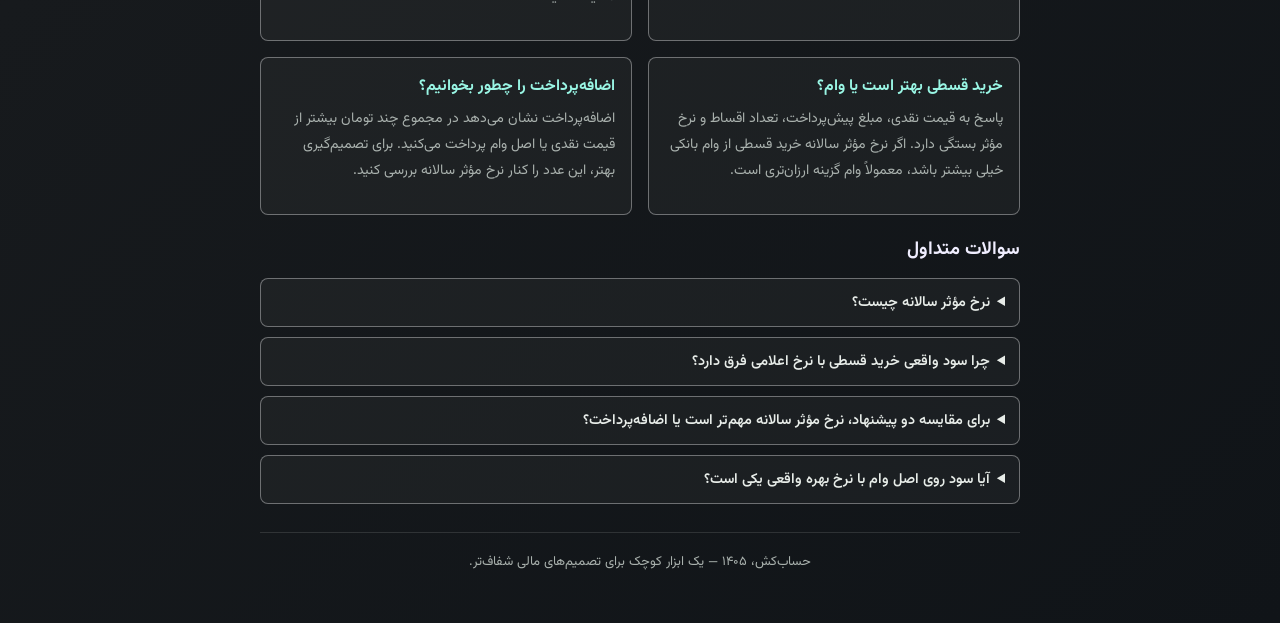
==== commit 6b54d56a: "Add loan calculator site" ====
--- a/loan-calculator.html
+++ b/loan-calculator.html
@@ -3,35 +3,36 @@
 <head>
 <meta charset="UTF-8">
 <meta name="viewport" content="width=device-width, initial-scale=1.0">
-<title>محاسبه‌گر سود واقعی وام و اقساط | نرخ بهره مؤثر سالانه</title>
-<meta name="description" content="محاسبه‌گر رایگان سود واقعی وام، خرید قسطی و نرخ بهره مؤثر سالانه (EAR). مبلغ قسط، اضافه‌پرداخت، سود ماهانه و مقایسه دو گزینه را دقیق محاسبه کنید.">
+<title>حساب‌کش | واقعیت‌سنج خرید قسطی و سود واقعی وام</title>
+<meta name="description" content="قبل از خرید قسطی یا گرفتن وام، ببین واقعاً چند درصد گران‌تر می‌خری. حساب‌کش اضافه‌پرداخت، نرخ مؤثر سالانه و برچسب گرانی معامله را روشن می‌کند.">
 <meta name="robots" content="index, follow">
-<meta name="theme-color" content="#0f0c29">
-<meta name="application-name" content="محاسبه‌گر سود واقعی وام">
+<meta name="theme-color" content="#111315">
+<meta name="application-name" content="حساب‌کش">
+<link rel="icon" href="favicon.svg" type="image/svg+xml">
 <link rel="canonical" href="https://sbahmani.github.io/cashflow-rate-calculator/loan-calculator.html">
 <link rel="preconnect" href="https://fonts.googleapis.com">
 <link rel="preconnect" href="https://fonts.gstatic.com" crossorigin>
 <meta property="og:type" content="website">
 <meta property="og:locale" content="fa_IR">
-<meta property="og:site_name" content="محاسبه‌گر سود واقعی وام">
-<meta property="og:title" content="محاسبه‌گر سود واقعی وام و اقساط">
-<meta property="og:description" content="سود واقعی وام، خرید قسطی، اضافه‌پرداخت و نرخ مؤثر سالانه را با چند عدد محاسبه و مقایسه کنید.">
+<meta property="og:site_name" content="حساب‌کش">
+<meta property="og:title" content="حساب‌کش | واقعیت‌سنج خرید قسطی">
+<meta property="og:description" content="قیمت نقدی، پیش‌پرداخت و قسط‌ها را وارد کن؛ حساب‌کش می‌گوید واقعاً چند درصد سود می‌دهی.">
 <meta property="og:url" content="https://sbahmani.github.io/cashflow-rate-calculator/loan-calculator.html">
 <meta name="twitter:card" content="summary">
-<meta name="twitter:title" content="محاسبه‌گر سود واقعی وام و اقساط">
-<meta name="twitter:description" content="محاسبه رایگان نرخ بهره واقعی، مبلغ اضافه‌پرداخت و EAR برای وام و خرید قسطی.">
+<meta name="twitter:title" content="حساب‌کش | واقعیت‌سنج خرید قسطی">
+<meta name="twitter:description" content="ببین پیشنهاد قسطی واقعاً چند درصد برایت تمام می‌شود.">
 <script type="application/ld+json">
 {
   "@context": "https://schema.org",
   "@type": "WebApplication",
-  "name": "محاسبه‌گر سود واقعی وام و اقساط",
-  "alternateName": "Cashflow Rate Calculator",
+  "name": "حساب‌کش",
+  "alternateName": "واقعیت‌سنج خرید قسطی",
   "url": "https://sbahmani.github.io/cashflow-rate-calculator/loan-calculator.html",
   "applicationCategory": "FinanceApplication",
   "operatingSystem": "Any",
   "inLanguage": "fa-IR",
   "isAccessibleForFree": true,
-  "description": "ابزار رایگان محاسبه سود واقعی وام، خرید قسطی، اضافه‌پرداخت و نرخ بهره مؤثر سالانه.",
+  "description": "ابزار رایگان برای شفاف کردن سود واقعی وام، خرید قسطی، اضافه‌پرداخت و نرخ بهره مؤثر سالانه.",
   "offers": {
     "@type": "Offer",
     "price": "0",
@@ -53,7 +54,7 @@
   "mainEntity": [
     {
       "@type": "Question",
-      "name": "نرخ مؤثر سالانه یا EAR چیست؟",
+      "name": "نرخ مؤثر سالانه چیست؟",
       "acceptedAnswer": {
         "@type": "Answer",
         "text": "نرخ مؤثر سالانه نشان می‌دهد هزینه واقعی وام یا خرید قسطی در مقیاس یک سال چقدر است. این نرخ اثر زمان‌بندی پرداخت‌ها و ترکیب سود را بهتر از نرخ اعلامی نشان می‌دهد."
@@ -72,7 +73,7 @@
       "name": "برای مقایسه دو پیشنهاد وام یا قسط کدام عدد مهم‌تر است؟",
       "acceptedAnswer": {
         "@type": "Answer",
-        "text": "برای مقایسه، نرخ مؤثر سالانه و مجموع اضافه‌پرداخت را کنار هم ببینید. EAR برای مقایسه نرخ واقعی مناسب است و اضافه‌پرداخت نشان می‌دهد در مجموع چه مبلغی بیشتر از قیمت نقدی یا اصل وام پرداخت می‌کنید."
+        "text": "برای مقایسه، نرخ مؤثر سالانه و مجموع اضافه‌پرداخت را کنار هم ببینید. نرخ مؤثر سالانه برای مقایسه نرخ واقعی مناسب است و اضافه‌پرداخت نشان می‌دهد در مجموع چه مبلغی بیشتر از قیمت نقدی یا اصل وام پرداخت می‌کنید."
       }
     }
   ]
@@ -102,63 +103,85 @@
   *, *::before, *::after { box-sizing: border-box; margin: 0; padding: 0; }
 
   :root {
-    --bg: #0f0c29;
-    --card: rgba(255,255,255,0.07);
-    --card-solid: #1e1a45;
-    --primary: #7c6cf0;
-    --primary-dark: #5b4de0;
-    --primary-light: rgba(124,108,240,0.15);
-    --text: #f0eeff;
-    --muted: #9b93cc;
-    --border: rgba(255,255,255,0.12);
-    --warn: #f0a0ff;
+    --bg: #111315;
+    --surface: #181b1e;
+    --card: rgba(255,255,255,0.06);
+    --card-solid: #20252a;
+    --primary: #2dd4bf;
+    --primary-dark: #14b8a6;
+    --primary-light: rgba(45,212,191,0.14);
+    --accent: #f59e0b;
+    --danger: #fb7185;
+    --text: #f6f3ee;
+    --muted: #a9b1ad;
+    --border: rgba(255,255,255,0.36);
+    --warn: #fbbf24;
     --good: #6ee7b7;
-    --radius: 14px;
+    --radius: 8px;
   }
 
   body {
     font-family: 'Vazirmatn', Tahoma, Arial, sans-serif;
-    background: var(--bg);
+    background:
+      linear-gradient(180deg, rgba(45,212,191,0.05), transparent 280px),
+      linear-gradient(135deg, #111315 0%, #171a1d 46%, #101418 100%);
     color: var(--text);
     min-height: 100vh;
     padding: 24px 16px 48px;
     position: relative;
     overflow-x: hidden;
   }
-
-  /* Background: layered radial blobs + subtle grid */
+  html { scroll-behavior: smooth; }
+
+  /* Background: quiet grid for a utilitarian calculator surface */
   body::before {
     content: '';
     position: fixed;
     inset: 0;
-    background:
-      radial-gradient(ellipse 80% 60% at 15% 20%, rgba(94,71,230,0.35) 0%, transparent 60%),
-      radial-gradient(ellipse 60% 50% at 85% 75%, rgba(160,100,255,0.28) 0%, transparent 55%),
-      radial-gradient(ellipse 50% 40% at 55% 50%, rgba(60,130,255,0.18) 0%, transparent 60%),
-      linear-gradient(160deg, #0f0c29 0%, #1a1040 50%, #0d1a3a 100%);
-    z-index: -2;
-  }
-  body::after {
-    content: '';
-    position: fixed;
-    inset: 0;
     background-image:
-      linear-gradient(rgba(255,255,255,0.03) 1px, transparent 1px),
-      linear-gradient(90deg, rgba(255,255,255,0.03) 1px, transparent 1px);
-    background-size: 40px 40px;
+      linear-gradient(rgba(255,255,255,0.035) 1px, transparent 1px),
+      linear-gradient(90deg, rgba(255,255,255,0.035) 1px, transparent 1px);
+    background-size: 36px 36px;
     z-index: -1;
   }
 
-  .container { max-width: 640px; margin: 0 auto; }
-
-  header { text-align: center; margin-bottom: 32px; }
+  .container { max-width: 760px; margin: 0 auto; }
+
+  header { margin-bottom: 24px; }
+  .brand-line {
+    display: flex; align-items: center; justify-content: space-between; gap: 14px;
+    margin-bottom: 18px; color: var(--muted); font-size: 0.86rem;
+  }
+  .brand {
+    color: var(--text); font-weight: 800; font-size: 1.05rem;
+  }
+  .trust-pill {
+    display: inline-flex; align-items: center;
+    border: 1px solid rgba(45,212,191,0.52); color: #99f6e4;
+    background: rgba(45,212,191,0.08); border-radius: 999px;
+    padding: 6px 10px; white-space: nowrap; text-decoration: none;
+    transition: background .2s, border-color .2s;
+  }
+  .trust-pill:hover,
+  .trust-pill:focus-visible {
+    background: rgba(45,212,191,0.14);
+    border-color: rgba(45,212,191,0.75);
+    outline: none;
+  }
   header h1 {
-    font-size: 1.7rem; font-weight: 700; margin-bottom: 8px;
-    background: linear-gradient(90deg, #a78bfa, #60a5fa);
-    -webkit-background-clip: text; -webkit-text-fill-color: transparent; background-clip: text;
-  }
-  header p { color: var(--muted); font-size: 0.95rem; line-height: 1.6; }
-
+    font-size: clamp(1.8rem, 3.4vw, 2.65rem); line-height: 1.42; font-weight: 900; margin-bottom: 12px;
+    color: var(--text);
+  }
+  .hero-question {
+    color: #99f6e4;
+  }
+  .hero-answer {
+    display: block;
+    font-size: 0.82em;
+    color: var(--text);
+    margin-top: 2px;
+  }
+  header p { color: var(--muted); font-size: 0.94rem; line-height: 1.9; max-width: 680px; }
   /* Tabs */
   .tabs {
     display: flex; gap: 8px; margin-bottom: 24px;
@@ -171,14 +194,14 @@
     cursor: pointer; color: var(--muted); transition: all .2s;
   }
   .tab-btn.active {
-    background: linear-gradient(135deg, var(--primary), #5b8def);
-    color: #fff;
-    box-shadow: 0 2px 12px rgba(124,108,240,0.4);
+    background: var(--primary);
+    color: #071411;
+    box-shadow: 0 2px 12px rgba(45,212,191,0.25);
   }
 
   /* Card */
   .card {
-    background: rgba(255,255,255,0.06); backdrop-filter: blur(16px);
+    background: rgba(255,255,255,0.065); backdrop-filter: blur(16px);
     border-radius: var(--radius); padding: 24px;
     border: 1px solid var(--border); margin-bottom: 20px;
     box-shadow: 0 4px 24px rgba(0,0,0,0.3);
@@ -189,7 +212,7 @@
 
   /* Form */
   .field { margin-bottom: 18px; }
-  label { display: block; font-size: 0.9rem; font-weight: 600; margin-bottom: 6px; color: #d4ceff; }
+  label { display: block; font-size: 0.9rem; font-weight: 700; margin-bottom: 6px; color: #e7ece8; }
   label span.hint { font-weight: 400; color: var(--muted); font-size: 0.82rem; }
 
   input[type="text"], input[type="number"], select {
@@ -202,64 +225,113 @@
   select option { background: #1e1a45; color: var(--text); }
   input[type="text"]:focus, input[type="number"]:focus, select:focus {
     outline: none; border-color: var(--primary);
-    background: rgba(124,108,240,0.1);
-    box-shadow: 0 0 0 3px rgba(124,108,240,0.2);
+    background: rgba(45,212,191,0.08);
+    box-shadow: 0 0 0 3px rgba(45,212,191,0.16);
   }
 
   .row-2 { display: grid; grid-template-columns: 1fr 1fr; gap: 16px; }
 
   .btn {
     width: 100%; padding: 14px;
-    background: linear-gradient(135deg, var(--primary) 0%, #5b8def 100%);
-    color: #fff; border: none; border-radius: 8px; font-family: inherit;
+    background: var(--primary);
+    color: #061513; border: none; border-radius: 8px; font-family: inherit;
     font-size: 1.05rem; font-weight: 700; cursor: pointer;
     transition: transform .15s, box-shadow .15s; margin-top: 4px;
-    box-shadow: 0 4px 16px rgba(124,108,240,0.45);
-  }
-  .btn:hover { transform: translateY(-1px); box-shadow: 0 6px 22px rgba(124,108,240,0.6); }
+    box-shadow: 0 4px 16px rgba(45,212,191,0.28);
+  }
+  .btn:hover { transform: translateY(-1px); box-shadow: 0 6px 22px rgba(45,212,191,0.36); }
   .btn:active { transform: translateY(0); }
 
   /* Results */
   .result-card {
     display: none;
-    background: linear-gradient(135deg, rgba(124,108,240,0.18), rgba(91,141,239,0.12));
-    border: 1.5px solid rgba(124,108,240,0.4);
+    background: linear-gradient(135deg, rgba(45,212,191,0.13), rgba(245,158,11,0.08));
+    border: 1.5px solid rgba(45,212,191,0.52);
     border-radius: var(--radius); padding: 22px; margin-top: 20px;
     backdrop-filter: blur(12px);
-    box-shadow: 0 4px 24px rgba(91,78,224,0.2);
+    box-shadow: 0 4px 24px rgba(0,0,0,0.26);
   }
   .result-card.show { display: block; }
 
   .result-card h3 {
     font-size: 1rem; font-weight: 700; margin-bottom: 16px; text-align: center;
-    background: linear-gradient(90deg, #a78bfa, #60a5fa);
-    -webkit-background-clip: text; -webkit-text-fill-color: transparent; background-clip: text;
+    color: #99f6e4;
   }
 
   .result-row { display: flex; justify-content: space-between; align-items: center; padding: 10px 0; border-bottom: 1px solid rgba(255,255,255,0.08); }
   .result-row:last-child { border-bottom: none; }
   .result-row .label { color: var(--muted); font-size: 0.9rem; }
   .result-row .value { font-weight: 700; font-size: 0.95rem; color: var(--text); }
-  .result-row .value.big { font-size: 1.15rem; color: #f0a0ff; }
-  .result-row .value.apr { color: #c4b5fd; }
+  .result-row .value.big { font-size: 1.15rem; color: #fbbf24; }
+  .result-row .value.apr { color: #99f6e4; }
+
+  .result-summary {
+    background: rgba(8,13,12,0.48);
+    border: 1px solid rgba(255,255,255,0.36);
+    border-radius: 8px;
+    padding: 16px;
+    margin-bottom: 16px;
+  }
+  .verdict-kicker {
+    color: var(--muted); font-size: 0.82rem; margin-bottom: 7px;
+  }
+  .verdict-title {
+    display: inline-flex; align-items: center; gap: 8px;
+    font-size: 1.35rem; line-height: 1.45; font-weight: 900;
+    margin-bottom: 8px;
+  }
+  .verdict-title.good { color: #6ee7b7; }
+  .verdict-title.ok { color: #fde68a; }
+  .verdict-title.warn { color: #fb923c; }
+  .verdict-title.high { color: #fb7185; }
+  .verdict-title.bad { color: #e879f9; }
+  .verdict-lead {
+    color: #e7ece8; font-size: 0.95rem; line-height: 1.85;
+  }
+  .result-placeholder {
+    background: rgba(255,255,255,0.045);
+    border: 1px dashed rgba(255,255,255,0.42);
+    border-radius: var(--radius);
+    padding: 16px;
+    margin-bottom: 20px;
+    color: var(--muted);
+    line-height: 1.8;
+    font-size: 0.9rem;
+  }
+  .result-placeholder strong { color: #f6f3ee; }
 
   /* Verdict bar */
   .verdict {
     margin-top: 16px; background: rgba(255,255,255,0.06);
     border-radius: 8px; padding: 14px 16px; font-size: 0.88rem; line-height: 1.7;
-    border: 1px solid rgba(255,255,255,0.08);
-  }
-  .verdict strong { color: #f0a0ff; }
+    border: 1px solid rgba(255,255,255,0.36);
+  }
+  .verdict strong { color: #99f6e4; }
 
   /* Explainer box */
   .explainer {
-    background: rgba(124,108,240,0.08);
+    background: rgba(45,212,191,0.07);
     border-right: 4px solid var(--primary);
     border-radius: 0 8px 8px 0; padding: 14px 16px; margin-top: 20px;
     font-size: 0.87rem; line-height: 1.75; color: var(--muted);
     border-top: 1px solid var(--border); border-bottom: 1px solid var(--border);
   }
-  .explainer strong { color: #a78bfa; }
+  .explainer strong { color: #99f6e4; }
+
+  .presets {
+    display: grid; grid-template-columns: repeat(3, 1fr); gap: 10px;
+    margin-bottom: 18px;
+  }
+  .preset-btn {
+    background: rgba(255,255,255,0.052);
+    border: 1px solid rgba(255,255,255,0.36);
+    color: #f6f3ee; border-radius: 8px; padding: 11px 10px;
+    font-family: inherit; cursor: pointer; text-align: right;
+    min-height: 64px; transition: border-color .2s, background .2s;
+  }
+  .preset-btn:hover { border-color: rgba(45,212,191,0.45); background: rgba(45,212,191,0.08); }
+  .preset-btn strong { display: block; font-size: 0.9rem; margin-bottom: 3px; }
+  .preset-btn span { display: block; color: var(--muted); font-size: 0.78rem; line-height: 1.5; }
 
   /* Variable installments textarea */
   textarea {
@@ -272,22 +344,22 @@
   textarea::placeholder { color: var(--muted); }
   textarea:focus {
     outline: none; border-color: var(--primary);
-    background: rgba(124,108,240,0.1);
-    box-shadow: 0 0 0 3px rgba(124,108,240,0.2);
+    background: rgba(45,212,191,0.08);
+    box-shadow: 0 0 0 3px rgba(45,212,191,0.16);
   }
   .var-counter {
     font-size: 0.8rem; color: var(--muted); margin-top: 5px; text-align: left;
   }
-  .var-counter.has-entries { color: #a78bfa; }
+  .var-counter.has-entries { color: #99f6e4; }
 
   /* Grace period toggle */
   .grace-toggle {
     display: inline-block; margin-bottom: 16px; font-size: 0.85rem;
-    color: #a78bfa; cursor: pointer; user-select: none;
-    padding: 6px 12px; border: 1px dashed rgba(167,139,250,0.4);
+    color: #99f6e4; cursor: pointer; user-select: none;
+    padding: 6px 12px; border: 1px dashed rgba(45,212,191,0.58);
     border-radius: 8px; transition: background .2s;
   }
-  .grace-toggle:hover { background: rgba(167,139,250,0.1); }
+  .grace-toggle:hover { background: rgba(45,212,191,0.1); }
   .grace-panel { display: none; margin-bottom: 4px; }
   .grace-panel.open { display: block; }
 
@@ -304,16 +376,16 @@
 
   /* Tooltip helper */
   .tooltip-wrap { position: relative; display: inline-block; margin-right: 4px; }
-  .tooltip-icon { display: inline-flex; align-items: center; justify-content: center; width: 17px; height: 17px; background: var(--muted); color: #fff; border-radius: 50%; font-size: 11px; cursor: default; }
+  .tooltip-icon { display: inline-flex; align-items: center; justify-content: center; width: 17px; height: 17px; background: #99f6e4; color: #061513; border-radius: 50%; font-size: 11px; cursor: default; }
 
   /* Reference box */
   .ref-box {
     background: rgba(255,255,255,0.05); backdrop-filter: blur(12px);
-    border: 1px solid rgba(167,139,250,0.3); border-radius: var(--radius);
+    border: 1px solid rgba(45,212,191,0.52); border-radius: var(--radius);
     margin-bottom: 20px; overflow: hidden;
   }
   .ref-box summary {
-    padding: 13px 18px; font-size: 0.88rem; font-weight: 600; color: #c4b5fd;
+    padding: 13px 18px; font-size: 0.88rem; font-weight: 700; color: #99f6e4;
     cursor: pointer; list-style: none; user-select: none;
   }
   .ref-box summary::-webkit-details-marker { display: none; }
@@ -323,16 +395,17 @@
     font-size: 0.88rem; color: var(--muted); margin-bottom: 14px;
     display: flex; flex-wrap: wrap; gap: 6px; align-items: baseline;
   }
-  .ref-baseline strong { color: #a78bfa; }
+  .ref-baseline strong { color: #99f6e4; }
   .ref-bands { display: flex; flex-direction: column; gap: 7px; margin-bottom: 14px; }
-  .band { display: flex; align-items: center; gap: 10px; font-size: 0.85rem; color: #d4ceff; }
+  .band { display: flex; align-items: center; gap: 10px; font-size: 0.85rem; color: #e7ece8; }
   .bdot { width: 10px; height: 10px; border-radius: 50%; flex-shrink: 0; }
   .b-good .bdot { background: #6ee7b7; }
   .b-ok   .bdot { background: #fde68a; }
   .b-warn .bdot { background: #fb923c; }
   .b-high .bdot { background: #f87171; }
   .b-bad  .bdot { background: #e879f9; }
-  .ref-note { font-size: 0.78rem; color: var(--muted); border-top: 1px solid rgba(255,255,255,0.07); padding-top: 12px; line-height: 1.6; }
+  .ref-note { font-size: 0.78rem; color: var(--muted); border-top: 1px solid rgba(255,255,255,0.07); padding-top: 12px; line-height: 1.7; }
+  .ref-note a { color: #99f6e4; }
 
   .seo-content {
     margin-top: 32px;
@@ -346,7 +419,7 @@
   }
   .seo-content h3 {
     font-size: 0.98rem;
-    color: #c4b5fd;
+    color: #99f6e4;
     margin-bottom: 8px;
   }
   .seo-content p {
@@ -363,7 +436,7 @@
   }
   .seo-item {
     background: rgba(255,255,255,0.04);
-    border: 1px solid rgba(255,255,255,0.09);
+    border: 1px solid rgba(255,255,255,0.36);
     border-radius: 8px;
     padding: 16px;
   }
@@ -374,12 +447,12 @@
   }
   .faq-list details {
     background: rgba(255,255,255,0.04);
-    border: 1px solid rgba(255,255,255,0.09);
+    border: 1px solid rgba(255,255,255,0.36);
     border-radius: 8px;
     padding: 12px 14px;
   }
   .faq-list summary {
-    color: #d4ceff;
+    color: #e7ece8;
     cursor: pointer;
     font-size: 0.9rem;
     font-weight: 600;
@@ -387,10 +460,21 @@
   .faq-list p {
     margin: 10px 0 0;
   }
+  .site-footer {
+    margin-top: 28px;
+    padding-top: 18px;
+    border-top: 1px solid rgba(255,255,255,0.12);
+    color: var(--muted);
+    font-size: 0.82rem;
+    line-height: 1.8;
+    text-align: center;
+  }
 
   @media(max-width: 420px) {
     .row-2 { grid-template-columns: 1fr; }
     .seo-grid { grid-template-columns: 1fr; }
+    .presets { grid-template-columns: 1fr; }
+    .brand-line { align-items: flex-start; flex-direction: column; }
     .tab-btn { font-size: 0.78rem; }
   }
 </style>
@@ -399,28 +483,13 @@
 <div class="container">
 
   <header>
-    <h1>🧮 سود واقعی وام من چقدر است؟</h1>
-    <p>قبل از خرید قسطی یا دریافت وام، میزان اضافه پرداخت و نرخ بهره واقعی را به درستی محاسبه کنید.</p>
+    <div class="brand-line">
+      <div><span class="brand">حساب‌کش</span> / واقعیت‌سنج خرید قسطی</div>
+      <a class="trust-pill" href="#ref-box">راهنما</a>
+    </div>
+    <h1><span class="hero-question">قسطی می‌خری؟</span> <span class="hero-answer">اول ببین واقعاً چند درصد گرون‌تر می‌خری!</span></h1>
+    <p>شرایط معامله را وارد کن؛ حساب‌کش اضافه‌پرداخت واقعی، نرخ مؤثر سالانه و برچسب گرانی را محاسبه می‌کند.</p>
   </header>
-
-  <!-- Reference box -->
-  <details class="ref-box" id="ref-box">
-    <summary>📌 راهنمای تفسیر نرخ مؤثر سالانه (EAR) — بر اساس مصوبه بانک مرکزی</summary>
-    <div class="ref-body">
-      <div class="ref-baseline">
-        نرخ سود مصوب بانک مرکزی (تیر ۱۴۰۴):
-        <span>سپرده کوتاه‌مدت <strong>۲۳٪</strong> — تسهیلات <strong>۲۳٪</strong></span>
-      </div>
-      <div class="ref-bands">
-        <div class="band b-good"><span class="bdot"></span> زیر ۲۵٪ — پایین‌تر از نرخ رسمی بانکی</div>
-        <div class="band b-ok">  <span class="bdot"></span> ۲۵–۴۰٪ — متوسط، بالاتر از نرخ رسمی</div>
-        <div class="band b-warn"><span class="bdot"></span> ۴۰–۶۰٪ — بالا، رایج در بازار اقساط</div>
-        <div class="band b-high"><span class="bdot"></span> ۶۰–۸۵٪ — بسیار بالا</div>
-        <div class="band b-bad"> <span class="bdot"></span> بالای ۸۵٪ — نجومی / غیرمتعارف</div>
-      </div>
-      <p class="ref-note">این ارقام بر اساس آخرین مصوبه شورای پول و اعتبار تنظیم شده‌اند و به‌روزرسانی دستی می‌شوند.</p>
-    </div>
-  </details>
 
   <div class="tabs">
     <button class="tab-btn active" onclick="switchTab('installment')">اقساط / خرید اعتباری</button>
@@ -431,6 +500,20 @@
   <!-- ===== PANEL 1: Installment / Credit ===== -->
   <div id="panel-installment" class="panel active">
     <div class="card">
+      <div class="presets" aria-label="نمونه‌های آماده خرید قسطی">
+        <button class="preset-btn" type="button" onclick="loadInstallmentPreset(60000000, 10000000, 7000000, 12)">
+          <strong>گوشی قسطی</strong>
+          <span>۶۰ نقدی، ۱۰ پیش، ۱۲ قسط ۷</span>
+        </button>
+        <button class="preset-btn" type="button" onclick="loadInstallmentPreset(80000000, 20000000, 8200000, 12)">
+          <strong>لوازم خانگی</strong>
+          <span>۸۰ نقدی، ۲۰ پیش، ۱۲ قسط ۸٫۲</span>
+        </button>
+        <button class="preset-btn" type="button" onclick="loadInstallmentPreset(30000000, 0, 3800000, 10)">
+          <strong>اعتبار خرید</strong>
+          <span>۳۰ نقدی، بدون پیش، ۱۰ قسط ۳٫۸</span>
+        </button>
+      </div>
       <div class="field">
         <label>قیمت نقدی کالا یا خدمات <span class="hint">(تومان)</span></label>
         <input type="text" inputmode="numeric" id="inst-cash" data-fmt="money" placeholder="مثلاً ۵۰٬۰۰۰٬۰۰۰">
@@ -459,7 +542,7 @@
       </div>
 
       <div class="grace-toggle" onclick="toggleVariable()" id="inst-var-toggle">
-        ➕ اقساط نامساوی دارم
+        حالت پیشرفته: اقساط نامساوی دارم
       </div>
 
       <div class="field">
@@ -467,11 +550,21 @@
         <input type="text" inputmode="numeric" id="inst-down" data-fmt="money" placeholder="۰" value="۰">
       </div>
       <div class="form-error" id="inst-error"></div>
-      <button class="btn" onclick="calcInstallment()">محاسبه کن</button>
+      <button class="btn" onclick="calcInstallment()">واقعی حساب کن</button>
     </div>
 
+    <div class="result-placeholder" id="inst-placeholder">
+      <strong>نتیجه اینجا نمایش داده می‌شود.</strong><br>
+      حساب‌کش اول برچسب گرانی می‌دهد، بعد عددها را نشان می‌دهد: اضافه‌پرداخت، نرخ ماهانه، نرخ مؤثر سالانه و متن قابل اشتراک.
+    </div>
+
     <div class="result-card" id="inst-result">
-      <h3>📊 نتیجه محاسبه</h3>
+      <div class="result-summary">
+        <div class="verdict-kicker">حساب‌کش می‌گه</div>
+        <div class="verdict-title" id="inst-verdict-title">—</div>
+        <div class="verdict-lead" id="inst-verdict-lead">—</div>
+      </div>
+      <h3>جزئیات عددی</h3>
       <div class="result-row"><span class="label">قیمت نقدی</span><span class="value" id="inst-r-cash">—</span></div>
       <div class="result-row"><span class="label">پیش‌پرداخت</span><span class="value" id="inst-r-down">—</span></div>
       <div class="result-row"><span class="label">مبلغ اعتبار دریافتی</span><span class="value" id="inst-r-principal">—</span></div>
@@ -480,19 +573,33 @@
       <div class="result-row"><span class="label">مبلغ اضافه‌پرداخت</span><span class="value big" id="inst-r-extra">—</span></div>
       <div class="result-row"><span class="label">درصد اضافه از قیمت نقدی</span><span class="value" id="inst-r-pct">—</span></div>
       <div class="result-row"><span class="label">نرخ بهره ماهانه</span><span class="value apr" id="inst-r-monthly">—</span></div>
-      <div class="result-row"><span class="label">نرخ مؤثر سالانه (EAR) <span style="font-weight:400;font-size:0.8rem;color:var(--muted)">— روی مبلغ اعتبار</span></span><span class="value apr" id="inst-r-apr">—</span></div>
+      <div class="result-row"><span class="label">نرخ مؤثر سالانه <span style="font-weight:400;font-size:0.8rem;color:var(--muted)">— روی مبلغ اعتبار</span></span><span class="value apr" id="inst-r-apr">—</span></div>
       <div class="verdict" id="inst-verdict"></div>
     </div>
 
     <div class="explainer">
-      <strong>نرخ مؤثر سالانه (EAR) چیست؟</strong><br>
-      فروشنده یا بانک معمولاً یک نرخ «اعلامی» می‌گوید — مثلاً ۲۴٪ سالانه. اما چون سود هر ماه روی ماه قبل هم حساب می‌شود، چیزی که واقعاً از جیب شما می‌رود بیشتر است. EAR همان عدد واقعی است؛ آنچه اگر همه هزینه را با هم جمع کنید، در یک سال پرداخت کرده‌اید. برای مقایسه دو پیشنهاد مختلف، همیشه EAR را مقایسه کنید، نه نرخ اعلامی را.
+      <strong>نرخ مؤثر سالانه چیست؟</strong><br>
+      فروشنده یا بانک معمولاً یک نرخ «اعلامی» می‌گوید — مثلاً ۲۴٪ سالانه. اما چون سود هر ماه روی ماه قبل هم حساب می‌شود، چیزی که واقعاً از جیب شما می‌رود بیشتر است. نرخ مؤثر سالانه همان عدد واقعی است؛ آنچه اگر همه هزینه را با هم جمع کنید، در یک سال پرداخت کرده‌اید. برای مقایسه دو پیشنهاد مختلف، همیشه نرخ مؤثر سالانه را مقایسه کنید، نه نرخ اعلامی را.
     </div>
   </div>
 
   <!-- ===== PANEL 2: Bank Loan ===== -->
   <div id="panel-loan" class="panel">
     <div class="card">
+      <div class="presets" aria-label="نمونه‌های آماده وام">
+        <button class="preset-btn" type="button" onclick="loadLoanPreset(200000000, 23, 36, 'on-principal')">
+          <strong>وام ۲۰۰ میلیونی</strong>
+          <span>۲۳٪، ۳۶ ماه، روش رایج بانکی</span>
+        </button>
+        <button class="preset-btn" type="button" onclick="loadLoanPreset(500000000, 23, 60, 'on-principal')">
+          <strong>وام سنگین‌تر</strong>
+          <span>۵۰۰ میلیون، ۶۰ ماه، سود روی اصل</span>
+        </button>
+        <button class="preset-btn" type="button" onclick="loadLoanPreset(120000000, 18, 24, 'on-balance')">
+          <strong>روش مانده بدهی</strong>
+          <span>۱۲۰ میلیون، ۱۸٪، ۲۴ ماه</span>
+        </button>
+      </div>
       <div class="field">
         <label>مبلغ وام <span class="hint">(تومان)</span></label>
         <input type="text" inputmode="numeric" id="loan-amount" data-fmt="money" placeholder="مثلاً ۲۰۰٬۰۰۰٬۰۰۰">
@@ -510,12 +617,12 @@
       <div class="field">
         <label>نوع محاسبه بانک</label>
         <select id="loan-type">
-          <option value="flat">سود روی اصل وام (flat rate) — رایج در بانک‌های ایران</option>
-          <option value="reducing">سود روی مانده (reducing balance) — استاندارد جهانی</option>
+          <option value="on-principal">سود روی اصل وام — رایج در بانک‌های ایران</option>
+          <option value="on-balance">سود روی مانده بدهی — روش دقیق‌تر و رایج جهانی</option>
         </select>
       </div>
       <div class="grace-toggle" onclick="toggleGrace()">
-        <span id="grace-toggle-label">➕ افزودن دوره تنفس (اختیاری)</span>
+        <span id="grace-toggle-label">حالت پیشرفته: افزودن دوره تنفس</span>
       </div>
       <div class="grace-panel" id="grace-panel">
         <div class="row-2">
@@ -533,11 +640,21 @@
         </div>
       </div>
       <div class="form-error" id="loan-error"></div>
-      <button class="btn" onclick="calcLoan()">محاسبه کن</button>
+      <button class="btn" onclick="calcLoan()">واقعی حساب کن</button>
     </div>
 
+    <div class="result-placeholder" id="loan-placeholder">
+      <strong>نتیجه وام اینجا می‌آید.</strong><br>
+      حساب‌کش تفاوت نرخ اعلام‌شده و هزینه واقعی را نشان می‌دهد؛ مخصوصاً وقتی بانک سود را روی اصل وام حساب می‌کند.
+    </div>
+
     <div class="result-card" id="loan-result">
-      <h3>📊 نتیجه محاسبه</h3>
+      <div class="result-summary">
+        <div class="verdict-kicker">حساب‌کش می‌گه</div>
+        <div class="verdict-title" id="loan-verdict-title">—</div>
+        <div class="verdict-lead" id="loan-verdict-lead">—</div>
+      </div>
+      <h3>جزئیات عددی</h3>
       <div class="result-row"><span class="label">مبلغ وام</span><span class="value" id="loan-r-amount">—</span></div>
       <div class="result-row" id="loan-r-grace-row" style="display:none"><span class="label" id="loan-r-grace-label">دوره تنفس</span><span class="value" id="loan-r-grace">—</span></div>
       <div class="result-row" id="loan-r-grace-payment-row" style="display:none"><span class="label">پرداخت در دوره تنفس</span><span class="value" id="loan-r-grace-payment">—</span></div>
@@ -545,23 +662,37 @@
       <div class="result-row"><span class="label">مجموع پرداخت</span><span class="value" id="loan-r-total">—</span></div>
       <div class="result-row"><span class="label">مبلغ اضافه‌پرداخت (سود)</span><span class="value big" id="loan-r-extra">—</span></div>
       <div class="result-row"><span class="label">نرخ بهره ماهانه</span><span class="value apr" id="loan-r-monthly">—</span></div>
-      <div class="result-row"><span class="label">نرخ سود مؤثر سالانه (EAR)</span><span class="value apr" id="loan-r-apr">—</span></div>
+      <div class="result-row"><span class="label">نرخ سود مؤثر سالانه</span><span class="value apr" id="loan-r-apr">—</span></div>
       <div class="verdict" id="loan-verdict"></div>
     </div>
 
     <div class="explainer">
-      <strong>تفاوت flat rate و reducing balance چیست؟</strong><br>
-      در روش <strong>flat rate</strong> (که اکثر بانک‌های ایران استفاده می‌کنند) سود روی کل مبلغ اولیه حساب می‌شود، حتی اگر بخشی از آن را بازپرداخت کرده باشید. نرخ مؤثر سالانه (EAR) این روش تقریباً <strong>دو برابر</strong> نرخ اعلامی است.
-      در روش reducing balance سود فقط روی مانده‌ی بدهی حساب می‌شود.
+      <strong>تفاوت سود روی اصل وام و سود روی مانده بدهی چیست؟</strong><br>
+      در روش <strong>سود روی اصل وام</strong> (که بسیاری از وام‌ها با همین منطق توضیح داده می‌شوند) سود روی کل مبلغ اولیه حساب می‌شود، حتی اگر بخشی از آن را بازپرداخت کرده باشید. نرخ مؤثر سالانه این روش می‌تواند بسیار بالاتر از نرخ اعلامی باشد.
+      در روش <strong>سود روی مانده بدهی</strong> سود فقط روی بدهی باقی‌مانده حساب می‌شود.
     </div>
   </div>
 
   <!-- ===== PANEL 3: Compare ===== -->
   <div id="panel-compare" class="panel">
     <div class="card">
-      <p style="font-size:0.88rem;color:#9b93cc;margin-bottom:18px;">دو گزینه خرید را وارد کنید تا مقایسه شوند.</p>
-
-      <p style="font-weight:700;margin-bottom:12px;color:#a78bfa">گزینه اول</p>
+      <p style="font-size:0.88rem;color:var(--muted);margin-bottom:18px;">دو پیشنهاد را کنار هم بگذار؛ حساب‌کش می‌گوید کدام یکی کمتر به جیبت فشار می‌آورد.</p>
+      <div class="presets" aria-label="نمونه‌های آماده مقایسه">
+        <button class="preset-btn" type="button" onclick="loadComparePreset('phone')">
+          <strong>دو فروشنده گوشی</strong>
+          <span>قیمت نقد نزدیک، قسط‌های متفاوت</span>
+        </button>
+        <button class="preset-btn" type="button" onclick="loadComparePreset('loanVsInstallment')">
+          <strong>وام یا خرید قسطی</strong>
+          <span>یک خرید، دو مسیر پرداخت</span>
+        </button>
+        <button class="preset-btn" type="button" onclick="loadComparePreset('shortLong')">
+          <strong>کوتاه یا بلند</strong>
+          <span>قسط کمتر همیشه ارزان‌تر نیست</span>
+        </button>
+      </div>
+
+      <p style="font-weight:700;margin-bottom:12px;color:#99f6e4">گزینه اول</p>
       <div class="field">
         <label>قیمت نقدی <span class="hint">(تومان)</span></label>
         <input type="text" inputmode="numeric" id="c1-cash" data-fmt="money" placeholder="قیمت نقد">
@@ -583,7 +714,7 @@
 
       <hr style="border:none;border-top:1px dashed rgba(255,255,255,0.12);margin:20px 0">
 
-      <p style="font-weight:700;margin-bottom:12px;color:#a78bfa">گزینه دوم</p>
+      <p style="font-weight:700;margin-bottom:12px;color:#99f6e4">گزینه دوم</p>
       <div class="field">
         <label>قیمت نقدی <span class="hint">(تومان)</span></label>
         <input type="text" inputmode="numeric" id="c2-cash" data-fmt="money" placeholder="قیمت نقد">
@@ -607,14 +738,24 @@
       <button class="btn" onclick="calcCompare()">مقایسه کن</button>
     </div>
 
+    <div class="result-placeholder" id="compare-placeholder">
+      <strong>مقایسه اینجا نمایش داده می‌شود.</strong><br>
+      خروجی اول برنده را می‌گوید، بعد جدول عددی را نشان می‌دهد.
+    </div>
+
     <div class="result-card" id="compare-result">
-      <h3>📊 مقایسه دو گزینه</h3>
+      <div class="result-summary">
+        <div class="verdict-kicker">حساب‌کش می‌گه</div>
+        <div class="verdict-title" id="compare-verdict-title">—</div>
+        <div class="verdict-lead" id="compare-verdict-lead">—</div>
+      </div>
+      <h3>جدول مقایسه</h3>
       <table style="width:100%;border-collapse:collapse;font-size:0.88rem;">
         <thead>
           <tr>
-            <th style="text-align:right;padding:8px 4px;border-bottom:2px solid #e8d5cc;color:var(--muted);font-weight:600"></th>
-            <th style="text-align:center;padding:8px 4px;border-bottom:2px solid rgba(124,108,240,0.4);color:#a78bfa">گزینه اول</th>
-            <th style="text-align:center;padding:8px 4px;border-bottom:2px solid rgba(124,108,240,0.4);color:#a78bfa">گزینه دوم</th>
+            <th style="text-align:right;padding:8px 4px;border-bottom:2px solid rgba(255,255,255,0.18);color:var(--muted);font-weight:600"></th>
+            <th style="text-align:center;padding:8px 4px;border-bottom:2px solid rgba(45,212,191,0.4);color:#99f6e4">گزینه اول</th>
+            <th style="text-align:center;padding:8px 4px;border-bottom:2px solid rgba(45,212,191,0.4);color:#99f6e4">گزینه دوم</th>
           </tr>
         </thead>
         <tbody id="compare-tbody"></tbody>
@@ -623,6 +764,28 @@
     </div>
   </div>
 
+  <!-- Reference box -->
+  <details class="ref-box" id="ref-box">
+    <summary>راهنمای تفسیر نرخ مؤثر سالانه و منبع نرخ مرجع</summary>
+    <div class="ref-body">
+      <div class="ref-baseline">
+        آخرین به‌روزرسانی نرخ مرجع در این ابزار:
+        <span><strong>تیر ۱۴۰۴</strong> — مبنای مقایسه فعلی <strong>۲۳٪</strong></span>
+      </div>
+      <div class="ref-bands">
+        <div class="band b-good"><span class="bdot"></span> زیر ۲۶٪ — نزدیک به نرخ مؤثر بانکی / خیلی خوب</div>
+        <div class="band b-ok">  <span class="bdot"></span> ۲۶–۴۰٪ — بالاتر از بانک، ولی هنوز قابل بررسی</div>
+        <div class="band b-warn"><span class="bdot"></span> ۴۰–۶۰٪ — گران، رایج در بازار اقساط</div>
+        <div class="band b-high"><span class="bdot"></span> ۶۰–۹۰٪ — خیلی گران</div>
+        <div class="band b-bad"> <span class="bdot"></span> بالای ۹۰٪ — نجومی / غیرمتعارف</div>
+      </div>
+      <p class="ref-note">
+        منبع بررسی: صفحه رسمی <a href="https://cbi.ir/simplelist/1515.aspx" target="_blank" rel="noopener">نرخ‌های سود بانکی بانک مرکزی</a>.
+        این ابزار مشاوره مالی نیست؛ فقط هزینه واقعی پرداخت را شفاف می‌کند.
+      </p>
+    </div>
+  </details>
+
   <section class="seo-content" aria-labelledby="seo-title">
     <h2 id="seo-title">محاسبه سود واقعی وام و خرید قسطی</h2>
     <p>
@@ -630,7 +793,7 @@
       با وارد کردن قیمت نقدی، مبلغ قسط، تعداد اقساط و پیش‌پرداخت، می‌توانید اضافه‌پرداخت، نرخ بهره ماهانه و نرخ مؤثر سالانه را محاسبه کنید.
     </p>
     <p>
-      نرخ مؤثر سالانه یا EAR برای مقایسه پیشنهادهای مختلف کاربردی است، چون فقط به نرخ اعلام‌شده نگاه نمی‌کند و زمان‌بندی پرداخت‌ها را هم در نظر می‌گیرد.
+      نرخ مؤثر سالانه برای مقایسه پیشنهادهای مختلف کاربردی است، چون فقط به نرخ اعلام‌شده نگاه نمی‌کند و زمان‌بندی پرداخت‌ها را هم در نظر می‌گیرد.
       به همین دلیل برای مقایسه وام بانکی، خرید قسطی کالا، اعتبار خرید و پیشنهادهای فروش اقساطی، عدد دقیق‌تری از هزینه واقعی به شما می‌دهد.
     </p>
 
@@ -642,21 +805,21 @@
         </p>
       </article>
       <article class="seo-item">
-        <h3>چرا EAR مهم است؟</h3>
+        <h3>چرا نرخ مؤثر سالانه مهم است؟</h3>
         <p>
-          نرخ اعلامی همیشه تصویر کامل نمی‌دهد. EAR هزینه وام را در مقیاس سالانه نشان می‌دهد و کمک می‌کند دو پیشنهاد با مدت، قسط یا پیش‌پرداخت متفاوت را منصفانه‌تر مقایسه کنید.
+          نرخ اعلامی همیشه تصویر کامل نمی‌دهد. نرخ مؤثر سالانه هزینه وام را در مقیاس سالانه نشان می‌دهد و کمک می‌کند دو پیشنهاد با مدت، قسط یا پیش‌پرداخت متفاوت را منصفانه‌تر مقایسه کنید.
         </p>
       </article>
       <article class="seo-item">
         <h3>خرید قسطی بهتر است یا وام؟</h3>
         <p>
-          پاسخ به قیمت نقدی، مبلغ پیش‌پرداخت، تعداد اقساط و نرخ مؤثر بستگی دارد. اگر EAR خرید قسطی از وام بانکی خیلی بیشتر باشد، معمولاً وام گزینه ارزان‌تری است.
+          پاسخ به قیمت نقدی، مبلغ پیش‌پرداخت، تعداد اقساط و نرخ مؤثر بستگی دارد. اگر نرخ مؤثر سالانه خرید قسطی از وام بانکی خیلی بیشتر باشد، معمولاً وام گزینه ارزان‌تری است.
         </p>
       </article>
       <article class="seo-item">
         <h3>اضافه‌پرداخت را چطور بخوانیم؟</h3>
         <p>
-          اضافه‌پرداخت نشان می‌دهد در مجموع چند تومان بیشتر از قیمت نقدی یا اصل وام پرداخت می‌کنید. برای تصمیم‌گیری بهتر، این عدد را کنار EAR بررسی کنید.
+          اضافه‌پرداخت نشان می‌دهد در مجموع چند تومان بیشتر از قیمت نقدی یا اصل وام پرداخت می‌کنید. برای تصمیم‌گیری بهتر، این عدد را کنار نرخ مؤثر سالانه بررسی کنید.
         </p>
       </article>
     </div>
@@ -664,9 +827,9 @@
     <h2>سوالات متداول</h2>
     <div class="faq-list">
       <details>
-        <summary>نرخ مؤثر سالانه یا EAR چیست؟</summary>
+        <summary>نرخ مؤثر سالانه چیست؟</summary>
         <p>
-          EAR هزینه واقعی وام یا خرید قسطی را در مقیاس یک سال نشان می‌دهد. این نرخ اثر زمان‌بندی پرداخت‌ها و ترکیب سود را بهتر از نرخ اعلامی نشان می‌دهد.
+          نرخ مؤثر سالانه هزینه واقعی وام یا خرید قسطی را در مقیاس یک سال نشان می‌دهد. این نرخ اثر زمان‌بندی پرداخت‌ها و ترکیب سود را بهتر از نرخ اعلامی نشان می‌دهد.
         </p>
       </details>
       <details>
@@ -676,19 +839,23 @@
         </p>
       </details>
       <details>
-        <summary>برای مقایسه دو پیشنهاد، EAR مهم‌تر است یا اضافه‌پرداخت؟</summary>
+        <summary>برای مقایسه دو پیشنهاد، نرخ مؤثر سالانه مهم‌تر است یا اضافه‌پرداخت؟</summary>
         <p>
-          هر دو مهم هستند. EAR نرخ واقعی را برای مقایسه نشان می‌دهد و اضافه‌پرداخت مشخص می‌کند در مجموع چند تومان بیشتر پرداخت می‌کنید.
+          هر دو مهم هستند. نرخ مؤثر سالانه نرخ واقعی را برای مقایسه نشان می‌دهد و اضافه‌پرداخت مشخص می‌کند در مجموع چند تومان بیشتر پرداخت می‌کنید.
         </p>
       </details>
       <details>
-        <summary>آیا نرخ flat rate با نرخ بهره واقعی یکی است؟</summary>
+        <summary>آیا سود روی اصل وام با نرخ بهره واقعی یکی است؟</summary>
         <p>
-          نه همیشه. در روش flat rate سود معمولاً روی کل اصل وام حساب می‌شود، حتی وقتی بخشی از بدهی بازپرداخت شده است. به همین دلیل نرخ مؤثر می‌تواند از نرخ اعلامی بالاتر باشد.
+          نه همیشه. در روش سود روی اصل وام، سود معمولاً روی کل اصل وام حساب می‌شود، حتی وقتی بخشی از بدهی بازپرداخت شده است. به همین دلیل نرخ مؤثر می‌تواند از نرخ اعلامی بالاتر باشد.
         </p>
       </details>
     </div>
   </section>
+
+  <footer class="site-footer">
+    حساب‌کش، ۱۴۰۵ — یک ابزار کوچک برای تصمیم‌های مالی شفاف‌تر.
+  </footer>
 
 </div><!-- /container -->
 
@@ -718,6 +885,13 @@
     .replace(/,/g, '');  // Latin thousands separator
 }
 function v(id) { return parseFloat(toEn(document.getElementById(id).value)) || 0; }
+function setFmtValue(id, value, fmtType) {
+  const el = document.getElementById(id);
+  el.value = String(value);
+  if (fmtType === 'money') applyMoneyFmt(el);
+  else if (fmtType === 'count') applyCountFmt(el);
+  else if (fmtType === 'rate') applyRateFmt(el);
+}
 
 // ── Input live formatting ────────────────────────────────────────────────────
 function applyMoneyFmt(el) {
@@ -783,21 +957,59 @@
 function aprFromMonthly(r) {
   return (Math.pow(1 + r, 12) - 1) * 100;
 }
-function monthlyFromEAR(ear) {
+function monthlyFromAnnualEffective(ear) {
   // ear is a percentage, returns monthly rate as percentage
   return (Math.pow(1 + ear / 100, 1 / 12) - 1) * 100;
 }
 
-// Verdict text — thresholds calibrated against CBI approved rate (23% as of Tir 1404)
+const OFFICIAL_BENCHMARK = 23;
+
+function rateMultiple(apr) {
+  if (!isFinite(apr)) return '';
+  return toPersian((apr / OFFICIAL_BENCHMARK).toFixed(1)).replace('.', '٫') + ' برابر';
+}
+
+// Verdict text thresholds are calibrated against the 23% reference benchmark used in this tool.
+function verdictProfile(apr) {
+  if (isNaN(apr) || !isFinite(apr)) {
+    return { tone: 'warn', title: 'نیاز به بررسی', msg: 'عددها برای محاسبه نرخ کافی نیستند.' };
+  }
+  if (apr < 26) {
+    return { tone: 'good', title: 'قابل قبول', msg: 'پایین‌تر یا نزدیک نرخ مرجع است؛ از نظر نرخ، پیشنهاد آرام‌تری به نظر می‌رسد.' };
+  }
+  if (apr < 40) {
+    return { tone: 'ok', title: 'کمی گران', msg: 'بالاتر از نرخ مرجع است؛ اگر وام بانکی در دسترس داری، مقایسه‌اش ارزش دارد.' };
+  }
+  if (apr < 60) {
+    return { tone: 'warn', title: 'گران', msg: 'این دیگر فقط قسط‌بندی ساده نیست؛ بخشی جدی از پولت دارد هزینه زمان می‌شود.' };
+  }
+  if (apr < 90) {
+    return { tone: 'high', title: 'خیلی گران', msg: 'نرخ فشارآور است؛ قبل از امضا یک گزینه دیگر هم پیدا کن و مقایسه بگیر.' };
+  }
+  return { tone: 'bad', title: 'فرار کن', msg: 'ظاهرش قسطی است، باطنش وام با سود سنگین. این پیشنهاد را جدی دوباره بررسی کن.' };
+}
+
 function verdictText(apr) {
-  if (isNaN(apr) || !isFinite(apr)) return '';
-  let msg = '';
-  if      (apr < 25) msg = 'پایین‌تر از نرخ رسمی بانک مرکزی — این معامله نسبتاً منصفانه است.';
-  else if (apr < 40) msg = 'بالاتر از نرخ رسمی بانکی — اگر وام بانکی در دسترس دارید، ارزان‌تر است.';
-  else if (apr < 60) msg = 'بالا — رایج در بازار اقساط ایران، اما قدرت خرید شما را کاهش می‌دهد.';
-  else if (apr < 85) msg = 'بسیار بالا — این نرخ سود شما را به‌شدت تحت فشار می‌گذارد. گزینه‌های دیگر را بررسی کنید.';
-  else               msg = 'نجومی — این معامله در عمل قرض با بهره‌ی سنگین است. شدیداً توصیه می‌شود گزینه دیگری بیابید.';
-  return `<strong>نرخ مؤثر سالانه (EAR) شما: ${fmtPct(apr)}</strong><br>${msg}`;
+  const p = verdictProfile(apr);
+  return `<strong>نرخ مؤثر سالانه: ${fmtPct(apr)}</strong><br>${p.msg}`;
+}
+
+function renderSummary(prefix, apr, lead) {
+  const p = verdictProfile(apr);
+  const title = document.getElementById(prefix + '-verdict-title');
+  title.textContent = p.title;
+  title.className = 'verdict-title ' + p.tone;
+  document.getElementById(prefix + '-verdict-lead').innerHTML = lead;
+  const placeholder = document.getElementById(prefix + '-placeholder');
+  if (placeholder) placeholder.style.display = 'none';
+}
+
+function renderCompareSummary(titleText, tone, lead) {
+  const title = document.getElementById('compare-verdict-title');
+  title.textContent = titleText;
+  title.className = 'verdict-title ' + tone;
+  document.getElementById('compare-verdict-lead').innerHTML = lead;
+  document.getElementById('compare-placeholder').style.display = 'none';
 }
 
 // ── Variable installment toggle ───────────────────────────────────────────
@@ -808,9 +1020,10 @@
   document.getElementById('inst-equal-fields').style.display  = instVariableMode ? 'none' : '';
   document.getElementById('inst-variable-fields').style.display = instVariableMode ? '' : 'none';
   document.getElementById('inst-var-toggle').textContent =
-    instVariableMode ? '➖ برگشت به اقساط مساوی' : '➕ اقساط نامساوی دارم';
+    instVariableMode ? 'برگشت به اقساط مساوی' : 'حالت پیشرفته: اقساط نامساوی دارم';
   clearFormError('inst-error');
   document.getElementById('inst-result').classList.remove('show');
+  document.getElementById('inst-placeholder').style.display = '';
 }
 
 function parseVarPayments() {
@@ -832,7 +1045,7 @@
   const panel = document.getElementById('grace-panel');
   const label = document.getElementById('grace-toggle-label');
   const open  = panel.classList.toggle('open');
-  label.textContent = open ? '➖ حذف دوره تنفس' : '➕ افزودن دوره تنفس (اختیاری)';
+  label.textContent = open ? 'حذف دوره تنفس' : 'حالت پیشرفته: افزودن دوره تنفس';
   if (!open) document.getElementById('loan-grace').value = '';
 }
 
@@ -845,6 +1058,53 @@
   document.querySelectorAll('.panel').forEach(p => p.classList.remove('active'));
   document.getElementById('panel-' + name).classList.add('active');
   trackEvent('calculator_tab_change', { tab_name: name });
+}
+
+function loadInstallmentPreset(cash, down, payment, n) {
+  if (instVariableMode) toggleVariable();
+  setFmtValue('inst-cash', cash, 'money');
+  setFmtValue('inst-down', down, 'money');
+  setFmtValue('inst-payment', payment, 'money');
+  setFmtValue('inst-n', n, 'count');
+  calcInstallment();
+}
+
+function loadLoanPreset(amount, rate, n, type) {
+  setFmtValue('loan-amount', amount, 'money');
+  setFmtValue('loan-rate', rate, 'rate');
+  setFmtValue('loan-n', n, 'count');
+  document.getElementById('loan-type').value = type;
+  const panel = document.getElementById('grace-panel');
+  if (panel.classList.contains('open')) toggleGrace();
+  calcLoan();
+}
+
+function loadComparePreset(kind) {
+  const presets = {
+    phone: [
+      { cash: 62000000, down: 12000000, payment: 6800000, n: 12 },
+      { cash: 60000000, down: 5000000, payment: 6500000, n: 14 }
+    ],
+    loanVsInstallment: [
+      { cash: 90000000, down: 0, payment: 9600000, n: 12 },
+      { cash: 90000000, down: 25000000, payment: 7700000, n: 12 }
+    ],
+    shortLong: [
+      { cash: 45000000, down: 5000000, payment: 7600000, n: 6 },
+      { cash: 45000000, down: 5000000, payment: 4200000, n: 12 }
+    ]
+  };
+  const [a, b] = presets[kind];
+  [
+    ['c1', a],
+    ['c2', b]
+  ].forEach(([prefix, o]) => {
+    setFmtValue(prefix + '-cash', o.cash, 'money');
+    setFmtValue(prefix + '-down', o.down, 'money');
+    setFmtValue(prefix + '-payment', o.payment, 'money');
+    setFmtValue(prefix + '-n', o.n, 'count');
+  });
+  calcCompare();
 }
 
 // ── Validation helpers ───────────────────────────────────────────────────
@@ -892,7 +1152,7 @@
       showFormError('inst-error', 'مجموع اقساط از قیمت نقدی کمتر یا مساوی است — در خرید اقساطی همیشه بیشتر از قیمت نقدی پرداخت می‌شود.');
       return;
     }
-    ear = solveEARVariable(principal, payments);
+    ear = solveAnnualEffectiveVariable(principal, payments);
   } else {
     // ── Equal mode ─────────────────────────────────────────────────────────
     const payment = v('inst-payment');
@@ -917,6 +1177,7 @@
   const totalPaid = down + totalInstallments;
   const extra     = totalPaid - cash;
   const pct       = (extra / cash) * 100;
+  const summaryLead = `نرخ مؤثر سالانه این پیشنهاد <strong>${fmtPct(ear)}</strong> است؛ یعنی حدود <strong>${rateMultiple(ear)}</strong> نرخ مرجع ۲۳٪. شما در مجموع <strong>${fmt(extra)}</strong> بیشتر از قیمت نقدی پرداخت می‌کنید.`;
 
   document.getElementById('inst-r-cash').textContent      = fmt(cash);
   document.getElementById('inst-r-down').textContent      = fmt(down);
@@ -926,12 +1187,13 @@
   document.getElementById('inst-r-total').textContent     = fmt(totalPaid);
   document.getElementById('inst-r-extra').textContent     = fmt(extra);
   document.getElementById('inst-r-pct').textContent       = fmtPct(pct);
-  document.getElementById('inst-r-monthly').textContent   = fmtPct(monthlyFromEAR(ear));
+  document.getElementById('inst-r-monthly').textContent   = fmtPct(monthlyFromAnnualEffective(ear));
   document.getElementById('inst-r-apr').textContent       = fmtPct(ear);
 
+  renderSummary('inst', ear, summaryLead);
   let verdict = verdictText(ear);
   if (down > 0 && principal < cash * 0.3) {
-    verdict += `<br><br><em style="font-size:0.82rem;color:var(--muted)">توجه: چون پیش‌پرداخت بالاست، اعتبار دریافتی فقط ${fmt(principal)} است. EAR روی همین مبلغ کوچک محاسبه می‌شود — به همین دلیل ممکن است عدد بالا به نظر برسد، حتی اگر کل اضافه‌پرداخت کم باشد.</em>`;
+    verdict += `<br><br><em style="font-size:0.82rem;color:var(--muted)">توجه: چون پیش‌پرداخت بالاست، اعتبار دریافتی فقط ${fmt(principal)} است. نرخ مؤثر سالانه روی همین مبلغ کوچک محاسبه می‌شود — به همین دلیل ممکن است عدد بالا به نظر برسد، حتی اگر کل اضافه‌پرداخت کم باشد.</em>`;
   }
   document.getElementById('inst-verdict').innerHTML = verdict;
   document.getElementById('inst-result').classList.add('show');
@@ -942,8 +1204,8 @@
   });
 }
 
-// NPV-based EAR solver for variable payments
-function solveEARVariable(pv, payments) {
+// Solver for variable installment schedules.
+function solveAnnualEffectiveVariable(pv, payments) {
   let r = 0.01;
   for (let i = 0; i < 300; i++) {
     let npv = 0, dnpv = 0;
@@ -996,7 +1258,7 @@
   let effectivePrincipal = amount; // principal used for repayment phase
 
   // ── Flat rate ────────────────────────────────────────────────────────────
-  if (loanType === 'flat') {
+  if (loanType === 'on-principal') {
     if (grace > 0) {
       if (graceType === 'accumulate') {
         // Interest accumulates, added to principal
@@ -1018,8 +1280,8 @@
     payment    = repayTotal / repayMonths;
     totalPaid  = graceTotalPaid + payment * repayMonths;
     extra      = totalPaid - amount;
-    // EAR: solve for rate on full cash flow stream
-    ear = solveEARWithGrace(amount, gracePmt, grace, payment, n - grace);
+    // Solve for the rate on the full cash flow stream.
+    ear = solveAnnualEffectiveWithGrace(amount, gracePmt, grace, payment, n - grace);
 
   // ── Reducing balance ─────────────────────────────────────────────────────
   } else {
@@ -1045,7 +1307,7 @@
                    / (Math.pow(1+rMonthly, repayMonths) - 1);
       totalPaid  = graceTotalPaid + payment * repayMonths;
       extra      = totalPaid - amount;
-      ear        = solveEARWithGrace(amount, gracePmt, grace, payment, repayMonths);
+      ear        = solveAnnualEffectiveWithGrace(amount, gracePmt, grace, payment, repayMonths);
     }
   }
 
@@ -1070,12 +1332,16 @@
   const pmtLabel = document.querySelector('#loan-r-payment').previousElementSibling;
   pmtLabel.textContent = grace > 0 ? 'مبلغ هر قسط (پس از تنفس)' : 'مبلغ هر قسط';
 
+  const methodLabel = loanType === 'on-principal' ? 'روش سود روی اصل وام' : 'روش سود روی مانده بدهی';
+  const summaryLead = `با ${methodLabel}، نرخ اعلامی <strong>${fmtPct(rateAnn)}</strong> به هزینه واقعی <strong>${fmtPct(ear)}</strong> می‌رسد. اضافه‌پرداخت کل شما <strong>${fmt(extra)}</strong> است.`;
+
   document.getElementById('loan-r-amount').textContent  = fmt(amount);
   document.getElementById('loan-r-payment').textContent = fmt(payment);
   document.getElementById('loan-r-total').textContent   = fmt(totalPaid);
   document.getElementById('loan-r-extra').textContent   = fmt(extra);
-  document.getElementById('loan-r-monthly').textContent = fmtPct(monthlyFromEAR(ear));
+  document.getElementById('loan-r-monthly').textContent = fmtPct(monthlyFromAnnualEffective(ear));
   document.getElementById('loan-r-apr').textContent     = fmtPct(ear);
+  renderSummary('loan', ear, summaryLead);
   document.getElementById('loan-verdict').innerHTML     = verdictText(ear);
   document.getElementById('loan-result').classList.add('show');
   trackEvent('calculator_result', {
@@ -1086,8 +1352,8 @@
   });
 }
 
-// Solve EAR from full cash flow: grace months of gracePmt, then repayN months of payment
-function solveEARWithGrace(pv, gracePmt, graceN, payment, repayN) {
+// Solve the effective annual rate from the full cash flow.
+function solveAnnualEffectiveWithGrace(pv, gracePmt, graceN, payment, repayN) {
   if (graceN === 0) {
     const r = solveRate(pv, payment, repayN);
     return aprFromMonthly(r);
@@ -1164,7 +1430,7 @@
     ['مجموع پرداخت',           fmt(o1.totalPaid),   fmt(o2.totalPaid)],
     ['اضافه‌پرداخت',            fmt(o1.extra),       fmt(o2.extra)],
     ['درصد اضافه از قیمت نقد', fmtPct(o1.pct),      fmtPct(o2.pct)],
-    ['نرخ مؤثر سالانه (EAR)', fmtPct(o1.ear),      fmtPct(o2.ear)],
+    ['نرخ مؤثر سالانه', fmtPct(o1.ear),      fmtPct(o2.ear)],
   ];
 
   const tbody = document.getElementById('compare-tbody');
@@ -1180,10 +1446,25 @@
   if (!isNaN(o1.ear) && !isNaN(o2.ear)) {
     if (Math.abs(o1.ear - o2.ear) < 0.5) {
       verdict = 'هر دو گزینه از نظر نرخ مؤثر سالانه تقریباً یکسان هستند.';
+      renderCompareSummary(
+        'تقریباً برابر',
+        'ok',
+        `از نظر نرخ مؤثر سالانه تفاوت جدی دیده نمی‌شود: گزینه اول <strong>${fmtPct(o1.ear)}</strong> و گزینه دوم <strong>${fmtPct(o2.ear)}</strong>. حالا اضافه‌پرداخت و مبلغ قسط ماهانه را کنار هم ببین.`
+      );
     } else if (o1.ear < o2.ear) {
       verdict = `<strong>گزینه اول ارزان‌تر است.</strong> نرخ مؤثر سالانه آن ${fmtPct(o1.ear)} در مقابل ${fmtPct(o2.ear)} گزینه دوم است.`;
+      renderCompareSummary(
+        'گزینه اول بهتره',
+        'good',
+        `گزینه اول نرخ مؤثر سالانه <strong>${fmtPct(o1.ear)}</strong> دارد؛ گزینه دوم <strong>${fmtPct(o2.ear)}</strong>. اختلاف اضافه‌پرداخت کل: <strong>${fmt(Math.abs(o1.extra - o2.extra))}</strong>.`
+      );
     } else {
       verdict = `<strong>گزینه دوم ارزان‌تر است.</strong> نرخ مؤثر سالانه آن ${fmtPct(o2.ear)} در مقابل ${fmtPct(o1.ear)} گزینه اول است.`;
+      renderCompareSummary(
+        'گزینه دوم بهتره',
+        'good',
+        `گزینه دوم نرخ مؤثر سالانه <strong>${fmtPct(o2.ear)}</strong> دارد؛ گزینه اول <strong>${fmtPct(o1.ear)}</strong>. اختلاف اضافه‌پرداخت کل: <strong>${fmt(Math.abs(o1.extra - o2.extra))}</strong>.`
+      );
     }
   }
   document.getElementById('compare-verdict').innerHTML = verdict;
